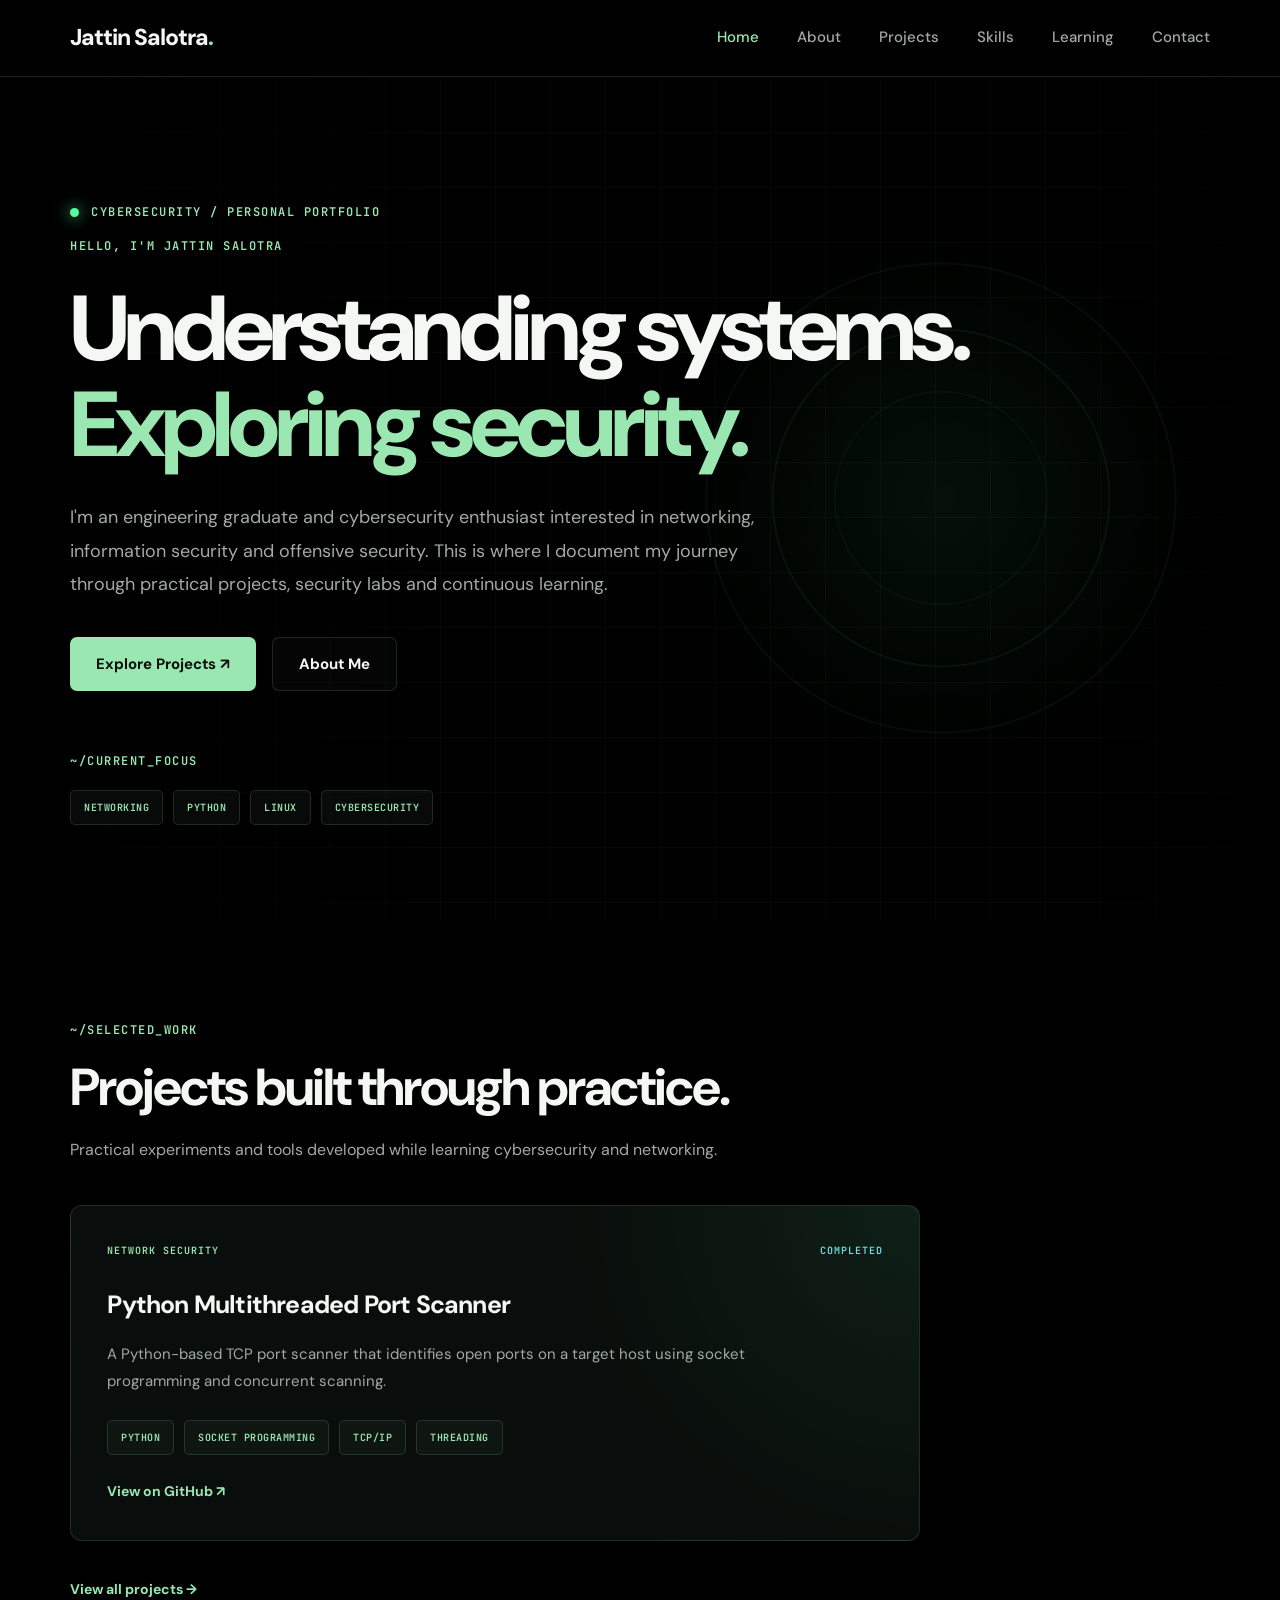
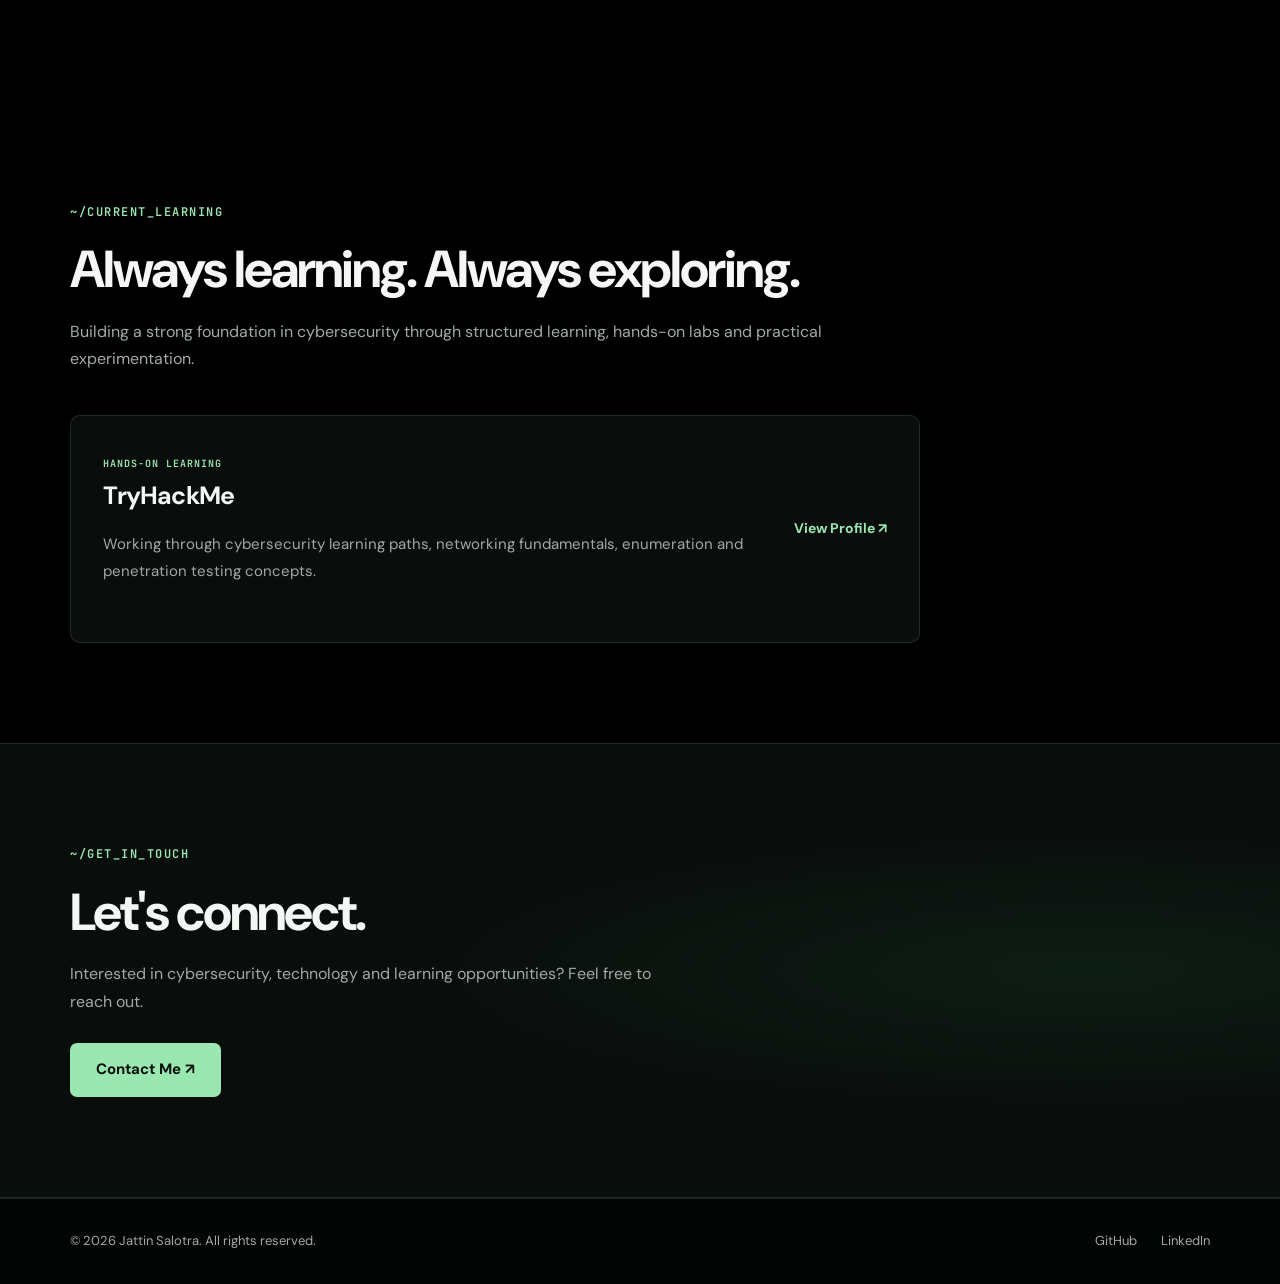
==== index.html @ 148e65d6 "Initial cybersecurity portfolio" ====
<!DOCTYPE html>
<html lang="en">
<head>
    <meta charset="UTF-8">
    <meta name="viewport" content="width=device-width, initial-scale=1.0">

    <meta name="description" content="Jattin Salotra - Cybersecurity Enthusiast. Exploring networking, information security and offensive security through practical projects and security labs.">

    <meta name="author" content="Jattin Salotra">

    <title>Jattin Salotra | Cybersecurity Portfolio</title>

    <link rel="preconnect" href="https://fonts.googleapis.com">
    <link rel="preconnect" href="https://fonts.gstatic.com" crossorigin>

    <link href="https://fonts.googleapis.com/css2?family=DM+Sans:wght@400;500;600;700;800&family=JetBrains+Mono:wght@400;500;600;700&display=swap" rel="stylesheet">

    <link rel="stylesheet" href="css/style.css">
</head>

<body>

    <!-- NAVIGATION -->
    <header class="navbar">
        <div class="nav-container">

            <a href="index.html" class="logo">
                Jattin Salotra<span>.</span>
            </a>

            <button class="menu-toggle"
                    aria-label="Toggle navigation"
                    aria-expanded="false">
                <span></span>
                <span></span>
                <span></span>
            </button>

            <nav class="nav-links">
                <a href="index.html" class="active">Home</a>
                <a href="about.html">About</a>
                <a href="projects.html">Projects</a>
                <a href="skills.html">Skills</a>
                <a href="learning.html">Learning</a>
                <a href="contact.html">Contact</a>
            </nav>

        </div>
    </header>


    <!-- HERO SECTION -->
    <main>

        <section class="hero">

            <div class="hero-content">

                <div class="hero-label">
                    <span class="status-dot"></span>
                    CYBERSECURITY / PERSONAL PORTFOLIO
                </div>

                <p class="hero-intro">
                    HELLO, I'M JATTIN SALOTRA
                </p>

                <h1>
                    Understanding systems.
                    <span>Exploring security.</span>
                </h1>

                <p class="hero-description">
                    I'm an engineering graduate and cybersecurity enthusiast
                    interested in networking, information security and
                    offensive security. This is where I document my journey
                    through practical projects, security labs and continuous
                    learning.
                </p>

                <div class="hero-buttons">

                    <a href="projects.html" class="btn btn-primary">
                        Explore Projects ↗
                    </a>

                    <a href="about.html" class="btn btn-secondary">
                        About Me
                    </a>

                </div>


                <!-- CURRENT FOCUS -->
                <div class="current-focus">

                    <p class="section-label">
                        ~/CURRENT_FOCUS
                    </p>

                    <div class="focus-tags">
                        <span>NETWORKING</span>
                        <span>PYTHON</span>
                        <span>LINUX</span>
                        <span>CYBERSECURITY</span>
                    </div>

                </div>

            </div>

        </section>


        <!-- FEATURED PROJECT -->
        <section class="featured-section">

            <div class="section-heading">

                <p class="section-label">
                    ~/SELECTED_WORK
                </p>

                <h2>
                    Projects built through practice.
                </h2>

                <p>
                    Practical experiments and tools developed while
                    learning cybersecurity and networking.
                </p>

            </div>


            <div class="project-card">

                <div class="project-card-top">

                    <span class="project-category">
                        NETWORK SECURITY
                    </span>

                    <span class="project-status">
                        COMPLETED
                    </span>

                </div>

                <h3>
                    Python Multithreaded Port Scanner
                </h3>

                <p>
                    A Python-based TCP port scanner that identifies open
                    ports on a target host using socket programming and
                    concurrent scanning.
                </p>

                <div class="project-tech">
                    <span>PYTHON</span>
                    <span>SOCKET PROGRAMMING</span>
                    <span>TCP/IP</span>
                    <span>THREADING</span>
                </div>

                <a href="https://github.com/Jattin09/Port-Scanner"
                   target="_blank"
                   rel="noopener noreferrer"
                   class="project-link">
                    View on GitHub ↗
                </a>

            </div>

            <div class="section-footer">
                <a href="projects.html" class="text-link">
                    View all projects →
                </a>
            </div>

        </section>


        <!-- LEARNING SECTION -->
        <section class="learning-section">

            <div class="section-heading">

                <p class="section-label">
                    ~/CURRENT_LEARNING
                </p>

                <h2>
                    Always learning. Always exploring.
                </h2>

                <p>
                    Building a strong foundation in cybersecurity through
                    structured learning, hands-on labs and practical
                    experimentation.
                </p>

            </div>

            <div class="learning-card">

                <div>
                    <span class="learning-category">
                        HANDS-ON LEARNING
                    </span>

                    <h3>
                        TryHackMe
                    </h3>

                    <p>
                        Working through cybersecurity learning paths,
                        networking fundamentals, enumeration and
                        penetration testing concepts.
                    </p>
                </div>

                <a href="https://tryhackme.com/p/jattinsalotra9"
                   target="_blank"
                   rel="noopener noreferrer"
                   class="text-link">
                    View Profile ↗
                </a>

            </div>

        </section>


        <!-- CONTACT PREVIEW -->
        <section class="home-contact">

            <p class="section-label">
                ~/GET_IN_TOUCH
            </p>

            <h2>
                Let's connect.
            </h2>

            <p>
                Interested in cybersecurity, technology and learning
                opportunities? Feel free to reach out.
            </p>

            <a href="contact.html" class="btn btn-primary">
                Contact Me ↗
            </a>

        </section>

    </main>


    <!-- FOOTER -->
    <footer class="footer">

        <div class="footer-content">

            <p>
                © 2026 Jattin Salotra. All rights reserved.
            </p>

            <div class="footer-links">

                <a href="https://github.com/Jattin09"
                   target="_blank"
                   rel="noopener noreferrer">
                    GitHub
                </a>

                <a href="https://www.linkedin.com/in/jattinsalotra-384a031a1/"
                   target="_blank"
                   rel="noopener noreferrer">
                    LinkedIn
                </a>

            </div>

        </div>

    </footer>


    <script src="js/main.js"></script>

</body>
</html>
---- css/style.css ----
@import url('https://fonts.googleapis.com/css2?family=DM+Sans:wght@400;500;600;700;800&family=JetBrains+Mono:wght@400;500;600;700&display=swap');

/* =========================
   GLOBAL DESIGN SYSTEM
========================= */

:root {
    --bg: #000000;
    --surface: #090D0B;
    --surface-light: #101713;
    --green: #9BE7B1;
    --green-bright: #55FF9B;
    --cyan: #70DDE5;
    --text: #F5F7F5;
    --muted: #A2AAA5;
    --border: rgba(155, 231, 177, 0.15);
    --cream: #EEE8DC;
    --cream-text: #29251F;
    --mono: 'JetBrains Mono', monospace;
    --sans: 'DM Sans', sans-serif;
}

* {
    box-sizing: border-box;
    margin: 0;
    padding: 0;
}

html {
    scroll-behavior: smooth;
    background: var(--bg);
    -webkit-font-smoothing: antialiased;
    -moz-osx-font-smoothing: grayscale;
    text-rendering: optimizeLegibility;
}

body {
    background: var(--bg);
    color: var(--text);
    font-family: var(--sans);
    font-size: 16px;
    line-height: 1.7;
    overflow-x: hidden;
}

a {
    color: inherit;
    text-decoration: none;
}

button {
    font: inherit;
}

::selection {
    background: var(--green);
    color: #000;
}

/* =========================
   NAVIGATION
========================= */

.navbar {
    width: 100%;
    position: sticky;
    top: 0;
    z-index: 1000;
    background: rgba(0, 0, 0, 0.88);
    backdrop-filter: blur(18px);
    border-bottom: 1px solid var(--border);
}

.nav-container {
    max-width: 1440px;
    min-height: 76px;
    margin: auto;
    padding: 0 5.5%;
    display: flex;
    align-items: center;
    justify-content: space-between;
    gap: 30px;
}

.logo {
    font-size: 23px;
    font-weight: 800;
    letter-spacing: -1px;
    white-space: nowrap;
}

.logo span {
    color: var(--green);
}

.nav-links {
    display: flex;
    align-items: center;
    gap: 38px;
}

.nav-links a {
    color: var(--muted);
    font-size: 15px;
    font-weight: 500;
    transition: color 0.25s ease;
}

.nav-links a:hover,
.nav-links a.active {
    color: var(--green);
}

.menu-toggle {
    display: none;
    background: transparent;
    border: 0;
    cursor: pointer;
}

/* =========================
   HOMEPAGE HERO
========================= */

.hero {
    position: relative;
    min-height: 730px;
    padding: 125px 5.5% 95px;
    display: flex;
    align-items: center;
    overflow: hidden;
    isolation: isolate;
}

.hero::before {
    content: "";
    position: absolute;
    z-index: -2;
    inset: 0;
    background-image:
        linear-gradient(rgba(155,231,177,0.035) 1px, transparent 1px),
        linear-gradient(90deg, rgba(155,231,177,0.035) 1px, transparent 1px);
    background-size: 55px 55px;
    mask-image: linear-gradient(to right, transparent, black 35%, black 85%, transparent);
    animation: gridMove 25s linear infinite;
}

.hero::after {
    content: "";
    position: absolute;
    z-index: -1;
    width: 550px;
    height: 550px;
    right: 5%;
    top: 50%;
    transform: translateY(-50%);
    border-radius: 50%;
    opacity: 0.65;
    background:
        radial-gradient(circle, transparent 27%, rgba(85,255,155,0.07) 27.2%, transparent 27.7%),
        radial-gradient(circle, transparent 43%, rgba(85,255,155,0.12) 43.2%, transparent 43.7%),
        radial-gradient(circle, transparent 60%, rgba(112,221,229,0.10) 60.2%, transparent 60.7%),
        radial-gradient(circle, rgba(85,255,155,0.10), transparent 70%);
    animation: radarPulse 8s ease-in-out infinite;
    pointer-events: none;
}

.hero-content {
    position: relative;
    width: 100%;
    max-width: 1200px;
    margin: 0 auto;
    animation: fadeUp 1s ease both;
}

.hero-label,
.hero-intro,
.section-label {
    font-family: var(--mono);
    color: var(--green);
    font-size: 12px;
    font-weight: 600;
    letter-spacing: 1.5px;
}

.hero-label {
    display: flex;
    align-items: center;
    gap: 12px;
    margin-bottom: 14px;
}

.status-dot {
    display: inline-block;
    width: 9px;
    height: 9px;
    border-radius: 50%;
    background: var(--green-bright);
    box-shadow: 0 0 15px var(--green-bright);
    animation: blink 2s infinite;
}

.hero-intro {
    margin-bottom: 25px;
}

.hero h1 {
    max-width: 920px;
    font-size: clamp(48px, 7.2vw, 94px);
    line-height: 1.04;
    letter-spacing: -5px;
    font-weight: 800;
    margin-bottom: 28px;
}

.hero h1 span {
    display: block;
    color: var(--green);
}

.hero-description {
    max-width: 700px;
    color: var(--muted);
    font-size: 18px;
    line-height: 1.85;
    margin-bottom: 36px;
}

.hero-buttons {
    display: flex;
    flex-wrap: wrap;
    gap: 16px;
    margin-bottom: 60px;
}

.btn {
    min-height: 54px;
    padding: 13px 26px;
    display: inline-flex;
    align-items: center;
    justify-content: center;
    border-radius: 7px;
    font-size: 15px;
    font-weight: 700;
    transition: transform 0.25s ease, box-shadow 0.25s ease,
                background 0.25s ease;
}

.btn:hover {
    transform: translateY(-4px);
}

.btn-primary {
    background: var(--green);
    color: #061009;
}

.btn-primary:hover {
    background: var(--green-bright);
    box-shadow: 0 0 30px rgba(85,255,155,0.2);
}

.btn-secondary {
    border: 1px solid var(--border);
    color: var(--text);
    background: rgba(255,255,255,0.02);
}

.btn-secondary:hover {
    border-color: var(--green);
    color: var(--green);
}

/* =========================
   CURRENT FOCUS
========================= */

.current-focus {
    margin-top: 8px;
}

.current-focus .section-label {
    margin-bottom: 18px;
}

.focus-tags,
.project-tech {
    display: flex;
    flex-wrap: wrap;
    gap: 10px;
}

.focus-tags span,
.project-tech span {
    padding: 8px 13px;
    border: 1px solid var(--border);
    border-radius: 5px;
    background: rgba(155,231,177,0.045);
    color: var(--green);
    font-family: var(--mono);
    font-size: 10px;
    font-weight: 600;
    letter-spacing: 0.5px;
    transition: all 0.25s ease;
}

.focus-tags span:hover,
.project-tech span:hover {
    background: rgba(155,231,177,0.13);
    border-color: var(--green);
}

/* =========================
   GENERAL SECTIONS
========================= */

.featured-section,
.learning-section,
.home-contact {
    width: 100%;
    max-width: 1440px;
    margin: auto;
    padding: 100px 5.5%;
}

.section-heading {
    max-width: 760px;
    margin-bottom: 42px;
}

.section-heading .section-label {
    margin-bottom: 18px;
}

.section-heading h2,
.home-contact h2 {
    font-size: clamp(32px, 4.5vw, 52px);
    line-height: 1.15;
    letter-spacing: -2px;
    margin-bottom: 18px;
}

.section-heading > p:last-child,
.home-contact > p:not(.section-label) {
    color: var(--muted);
    font-size: 16px;
}

/* =========================
   PROJECT CARD
========================= */

.project-card {
    position: relative;
    padding: 36px;
    max-width: 850px;
    overflow: hidden;
    border: 1px solid var(--border);
    border-radius: 12px;
    background:
        radial-gradient(circle at top right, rgba(85,255,155,0.08), transparent 40%),
        var(--surface);
    transition: transform 0.3s ease, border-color 0.3s ease,
                box-shadow 0.3s ease;
}

.project-card:hover {
    transform: translateY(-7px);
    border-color: rgba(155,231,177,0.55);
    box-shadow: 0 15px 50px rgba(0,0,0,0.4),
                0 0 35px rgba(85,255,155,0.06);
}

.project-card-top {
    display: flex;
    justify-content: space-between;
    gap: 15px;
    margin-bottom: 25px;
}

.project-category,
.project-status,
.learning-category {
    font-family: var(--mono);
    font-size: 10px;
    font-weight: 600;
    letter-spacing: 1px;
    color: var(--green);
}

.project-status {
    color: var(--cyan);
}

.project-card h3,
.learning-card h3 {
    font-size: 25px;
    letter-spacing: -0.8px;
    margin-bottom: 14px;
}

.project-card > p,
.learning-card p {
    max-width: 650px;
    color: var(--muted);
    font-size: 15px;
    line-height: 1.8;
    margin-bottom: 25px;
}

.project-link,
.text-link {
    display: inline-block;
    color: var(--green);
    font-weight: 700;
    font-size: 14px;
    margin-top: 25px;
    transition: color 0.25s ease;
}

.project-link:hover,
.text-link:hover {
    color: var(--cyan);
}

.section-footer {
    margin-top: 12px;
}

/* =========================
   LEARNING CARD
========================= */

.learning-card {
    max-width: 850px;
    padding: 32px;
    border: 1px solid var(--border);
    border-radius: 10px;
    background: var(--surface);
    display: flex;
    justify-content: space-between;
    align-items: center;
    gap: 30px;
    transition: border-color 0.3s ease, transform 0.3s ease;
}

.learning-card:hover {
    border-color: var(--green);
    transform: translateY(-4px);
}

.learning-card .text-link {
    white-space: nowrap;
    margin-top: 0;
}

/* =========================
   HOME CONTACT
========================= */

.home-contact {
    position: relative;
    overflow: hidden;
    border-top: 1px solid var(--border);
    border-bottom: 1px solid var(--border);
    background:
        radial-gradient(ellipse at 85% 50%, rgba(85,255,155,0.07), transparent 45%),
        var(--surface);
}

.home-contact h2 {
    margin-top: 18px;
}

.home-contact > p:not(.section-label) {
    max-width: 620px;
    margin-bottom: 28px;
}

/* =========================
   FOOTER
========================= */

.footer {
    border-top: 1px solid var(--border);
    background: #030504;
}

.footer-content {
    max-width: 1440px;
    min-height: 85px;
    margin: auto;
    padding: 20px 5.5%;
    display: flex;
    align-items: center;
    justify-content: space-between;
    gap: 20px;
}

.footer-content p {
    color: var(--muted);
    font-size: 13px;
}

.footer-links {
    display: flex;
    gap: 24px;
}

.footer-links a {
    color: var(--muted);
    font-size: 13px;
    transition: color 0.2s ease;
}

.footer-links a:hover {
    color: var(--green);
}

/* =========================
   ABOUT PAGE
========================= */

.about-hero {
    background: var(--cream);
    color: var(--cream-text);
    padding: 100px 5.5%;
}

.about-hero-inner {
    max-width: 1200px;
    margin: auto;
    display: grid;
    grid-template-columns: 0.9fr 1.1fr;
    align-items: center;
    gap: 70px;
}

.about-photo img {
    display: block;
    width: 100%;
    max-width: 430px;
    aspect-ratio: 4 / 5;
    object-fit: cover;
    object-position: center;
}

.about-content h1 {
    font-size: clamp(38px, 5vw, 65px);
    line-height: 1.1;
    letter-spacing: -2px;
    margin-bottom: 25px;
}

.about-content p {
    color: #62594F;
    line-height: 1.9;
    margin-bottom: 18px;
}

/* =========================
   GENERIC PAGE STYLES
========================= */

.page-hero {
    padding: 100px 5.5% 60px;
    max-width: 1440px;
    margin: auto;
}

.page-hero h1 {
    font-size: clamp(42px, 6vw, 72px);
    letter-spacing: -3px;
    line-height: 1.1;
    margin: 20px 0;
}

.page-hero p {
    max-width: 700px;
    color: var(--muted);
}

.content-section {
    max-width: 1440px;
    padding: 60px 5.5% 100px;
    margin: auto;
}

.content-card {
    background: var(--surface);
    border: 1px solid var(--border);
    border-radius: 10px;
    padding: 30px;
    transition: border-color 0.3s ease;
}

.content-card:hover {
    border-color: var(--green);
}

/* =========================
   ANIMATIONS
========================= */

@keyframes fadeUp {
    from {
        opacity: 0;
        transform: translateY(25px);
    }
    to {
        opacity: 1;
        transform: translateY(0);
    }
}

@keyframes blink {
    0%, 100% {
        opacity: 1;
        box-shadow: 0 0 15px var(--green-bright);
    }
    50% {
        opacity: 0.45;
        box-shadow: 0 0 4px var(--green-bright);
    }
}

@keyframes radarPulse {
    0%, 100% {
        opacity: 0.4;
        scale: 0.96;
    }
    50% {
        opacity: 0.8;
        scale: 1.04;
    }
}

@keyframes gridMove {
    from {
        background-position: 0 0;
    }
    to {
        background-position: 55px 55px;
    }
}

/* =========================
   RESPONSIVE DESIGN
========================= */

@media (max-width: 900px) {

    .hero {
        min-height: auto;
        padding-top: 100px;
        padding-bottom: 85px;
    }

    .hero::after {
        right: -220px;
        opacity: 0.35;
    }

    .hero h1 {
        letter-spacing: -3px;
    }

    .nav-links {
        gap: 20px;
    }

    .about-hero-inner {
        gap: 35px;
    }
}

@media (max-width: 650px) {

    .nav-container {
        min-height: 68px;
    }

    .logo {
        font-size: 19px;
    }

    .menu-toggle {
        display: flex;
        flex-direction: column;
        gap: 5px;
    }

    .menu-toggle span {
        width: 23px;
        height: 2px;
        background: var(--green);
    }

    .nav-links {
        display: none;
        position: absolute;
        top: 68px;
        left: 0;
        right: 0;
        padding: 25px;
        background: #050806;
        border-bottom: 1px solid var(--border);
        flex-direction: column;
        align-items: flex-start;
        gap: 20px;
    }

    .nav-links.open {
        display: flex;
    }

    .hero {
        padding: 85px 24px 75px;
    }

    .hero h1 {
        font-size: clamp(43px, 12vw, 65px);
        letter-spacing: -2.5px;
    }

    .hero-description {
        font-size: 16px;
    }

    .hero::after {
        width: 350px;
        height: 350px;
        right: -200px;
        top: 35%;
    }

    .featured-section,
    .learning-section,
    .home-contact {
        padding: 75px 24px;
    }

    .section-heading h2,
    .home-contact h2 {
        letter-spacing: -1.5px;
    }

    .project-card {
        padding: 24px;
    }

    .project-card h3 {
        font-size: 21px;
    }

    .learning-card {
        padding: 24px;
        flex-direction: column;
        align-items: flex-start;
    }

    .about-hero {
        padding: 65px 24px;
    }

    .about-hero-inner {
        grid-template-columns: 1fr;
    }

    .about-photo img {
        max-width: 100%;
    }

    .page-hero,
    .content-section {
        padding-left: 24px;
        padding-right: 24px;
    }

    .footer-content {
        padding: 25px 24px;
        flex-direction: column;
        align-items: flex-start;
    }
}

/* Respect reduced-motion preferences */
@media (prefers-reduced-motion: reduce) {
    *,
    *::before,
    *::after {
        animation-duration: 0.01ms !important;
        animation-iteration-count: 1 !important;
        scroll-behavior: auto !important;
        transition-duration: 0.01ms !important;
    }
}


/* ABOUT PAGE — DARK CYBERSECURITY THEME */

.about-hero {
    background: #000000;
    color: #F5F7F5;
}

.about-content h1 {
    color: #F5F7F5;
}

.about-content p {
    color: #A2AAA5;
}

.about-content .section-label {
    color: #9BE7B1;
}

.about-photo img {
    display: block;
    width: 100%;
    max-width: 430px;
    aspect-ratio: 4 / 5;
    object-fit: cover;
    object-position: center;
    filter: none;
    border: none;
    border-radius: 0;
}

/* Keep background consistent on smaller screens */
@media (max-width: 650px) {
    .about-hero {
        background: #000000;
    }
}


/* Navigation should scroll with the page */
.navbar {
    position: relative !important;
    top: auto !important;
}


/* SKILLS PAGE */

.skills-grid {
    display: grid;
    grid-template-columns: repeat(2, minmax(0, 1fr));
    gap: 24px;
}

.skill-card {
    min-height: 300px;
    position: relative;
    overflow: hidden;
    transition: transform 0.3s ease, box-shadow 0.3s ease;
}

.skill-card:hover {
    transform: translateY(-6px);
    box-shadow: 0 12px 35px rgba(85,255,155,0.07);
}

.skill-icon {
    width: 48px;
    height: 48px;
    display: flex;
    align-items: center;
    justify-content: center;
    margin-bottom: 25px;
    border: 1px solid var(--border);
    border-radius: 9px;
    color: var(--green);
    background: rgba(155,231,177,0.06);
    font-family: var(--mono);
    font-size: 21px;
}

.skill-card .section-label {
    margin-bottom: 12px;
}

.skill-card h2 {
    font-size: 23px;
    letter-spacing: -0.7px;
    margin-bottom: 12px;
}

.skill-card > p:not(.section-label) {
    color: var(--muted);
    font-size: 14px;
    margin-bottom: 22px;
}

.skill-tags {
    display: flex;
    flex-wrap: wrap;
    gap: 9px;
}

.skill-tags span {
    padding: 7px 11px;
    border: 1px solid var(--border);
    border-radius: 5px;
    color: var(--green);
    background: rgba(155,231,177,0.04);
    font-family: var(--mono);
    font-size: 10px;
    transition: all 0.25s ease;
}

.skill-tags span:hover {
    background: rgba(155,231,177,0.13);
    border-color: var(--green);
}

@media (max-width: 650px) {
    .skills-grid {
        grid-template-columns: 1fr;
    }

    .skill-card {
        min-height: auto;
    }
}


/* =========================
   CERTIFICATE SHOWCASE
========================= */

.cert-section-title {
    font-size: 32px;
    letter-spacing: -1px;
    margin: 18px 0 32px;
}

.certificate-grid {
    display: grid;
    grid-template-columns: repeat(2, minmax(0, 1fr));
    gap: 25px;
}

.certificate-card {
    overflow: hidden;
    border: 1px solid var(--border);
    border-radius: 12px;
    background: var(--surface);
    transition: transform 0.3s ease,
                border-color 0.3s ease,
                box-shadow 0.3s ease;
}

.certificate-card:hover {
    transform: translateY(-6px);
    border-color: var(--green);
    box-shadow: 0 15px 40px rgba(85,255,155,0.07);
}

.certificate-preview {
    width: 100%;
    height: 270px;
    overflow: hidden;
    background: #111713;
    border-bottom: 1px solid var(--border);
}

.certificate-preview iframe {
    display: block;
    width: 100%;
    height: 100%;
    border: none;
    background: white;
}

.certificate-info {
    padding: 25px;
}

.certificate-meta {
    display: flex;
    align-items: center;
    justify-content: space-between;
    flex-wrap: wrap;
    gap: 12px;
    margin-bottom: 18px;
}

.certificate-info h3 {
    font-size: 23px;
    letter-spacing: -0.7px;
    margin-bottom: 12px;
}

.certificate-info > p:not(.certificate-date) {
    color: var(--muted);
    font-size: 14px;
    line-height: 1.8;
}

.certificate-date {
    color: var(--green);
    font-family: var(--mono);
    font-size: 10px;
    letter-spacing: 0.7px;
    margin-top: 18px;
}

.certificate-link {
    display: inline-block;
    margin-top: 22px;
    color: var(--green);
    font-size: 14px;
    font-weight: 700;
    transition: color 0.2s ease;
}

.certificate-link:hover {
    color: var(--cyan);
}

@media (max-width: 750px) {
    .certificate-grid {
        grid-template-columns: 1fr;
    }

    .certificate-preview {
        height: 240px;
    }
}


/* =========================
   CONTACT PAGE
========================= */

.contact-layout {
    display: grid;
    grid-template-columns: 1.1fr 0.9fr;
    gap: 45px;
    align-items: start;
}

.contact-main h2 {
    font-size: 32px;
    margin: 18px 0;
    letter-spacing: -1px;
}

.contact-description {
    color: var(--muted);
    line-height: 1.8;
    margin-bottom: 30px;
    max-width: 550px;
}

.contact-card {
    display: flex;
    align-items: center;
    gap: 18px;
    padding: 20px;
    margin-bottom: 14px;
    border: 1px solid var(--border);
    border-radius: 9px;
    background: var(--surface);
    transition: transform 0.25s ease,
                border-color 0.25s ease,
                background 0.25s ease;
}

.contact-card:hover {
    transform: translateX(5px);
    border-color: var(--green);
    background: var(--surface-light);
}

.contact-icon {
    width: 46px;
    height: 46px;
    flex-shrink: 0;
    display: flex;
    align-items: center;
    justify-content: center;
    border: 1px solid var(--border);
    border-radius: 8px;
    color: var(--green);
    background: rgba(155,231,177,0.06);
    font-family: var(--mono);
    font-size: 19px;
    font-weight: 600;
}

.contact-details {
    flex: 1;
    min-width: 0;
}

.contact-details span {
    color: var(--green);
    font-family: var(--mono);
    font-size: 10px;
    letter-spacing: 1px;
}

.contact-details h3 {
    margin-top: 5px;
    font-size: 15px;
    font-weight: 600;
    overflow-wrap: anywhere;
}

.contact-arrow {
    color: var(--green);
    font-size: 20px;
}

.contact-terminal {
    overflow: hidden;
    border: 1px solid var(--border);
    border-radius: 10px;
    background: #070B08;
    box-shadow: 0 15px 45px rgba(0,0,0,0.3);
}

.terminal-header {
    display: flex;
    align-items: center;
    gap: 15px;
    padding: 17px 20px;
    border-bottom: 1px solid var(--border);
    color: var(--muted);
    font-family: var(--mono);
    font-size: 11px;
}

.terminal-dots {
    display: flex;
    gap: 6px;
}

.terminal-dots span {
    width: 9px;
    height: 9px;
    border-radius: 50%;
    background: var(--green);
    opacity: 0.7;
}

.terminal-body {
    padding: 30px 25px;
    font-family: var(--mono);
    font-size: 12px;
    line-height: 2.3;
}

.terminal-body p {
    color: #C1CDC5;
}

.terminal-muted {
    color: var(--muted) !important;
}

.terminal-green {
    color: var(--green-bright);
    font-weight: 700;
}

.terminal-divider {
    height: 1px;
    background: var(--border);
    margin: 25px 0;
}

.terminal-body h3 {
    color: var(--green);
    font-size: 21px;
    margin: 10px 0;
}

.terminal-location {
    color: var(--muted) !important;
    margin-top: 10px;
}

.terminal-cursor span {
    display: inline-block;
    width: 8px;
    height: 15px;
    background: var(--green);
    vertical-align: middle;
    animation: blink 1s infinite;
}

@media (max-width: 800px) {
    .contact-layout {
        grid-template-columns: 1fr;
    }
}

@media (max-width: 500px) {
    .contact-card {
        padding: 15px;
        gap: 12px;
    }

    .contact-details h3 {
        font-size: 13px;
    }

    .terminal-body {
        padding: 22px 18px;
    }
}
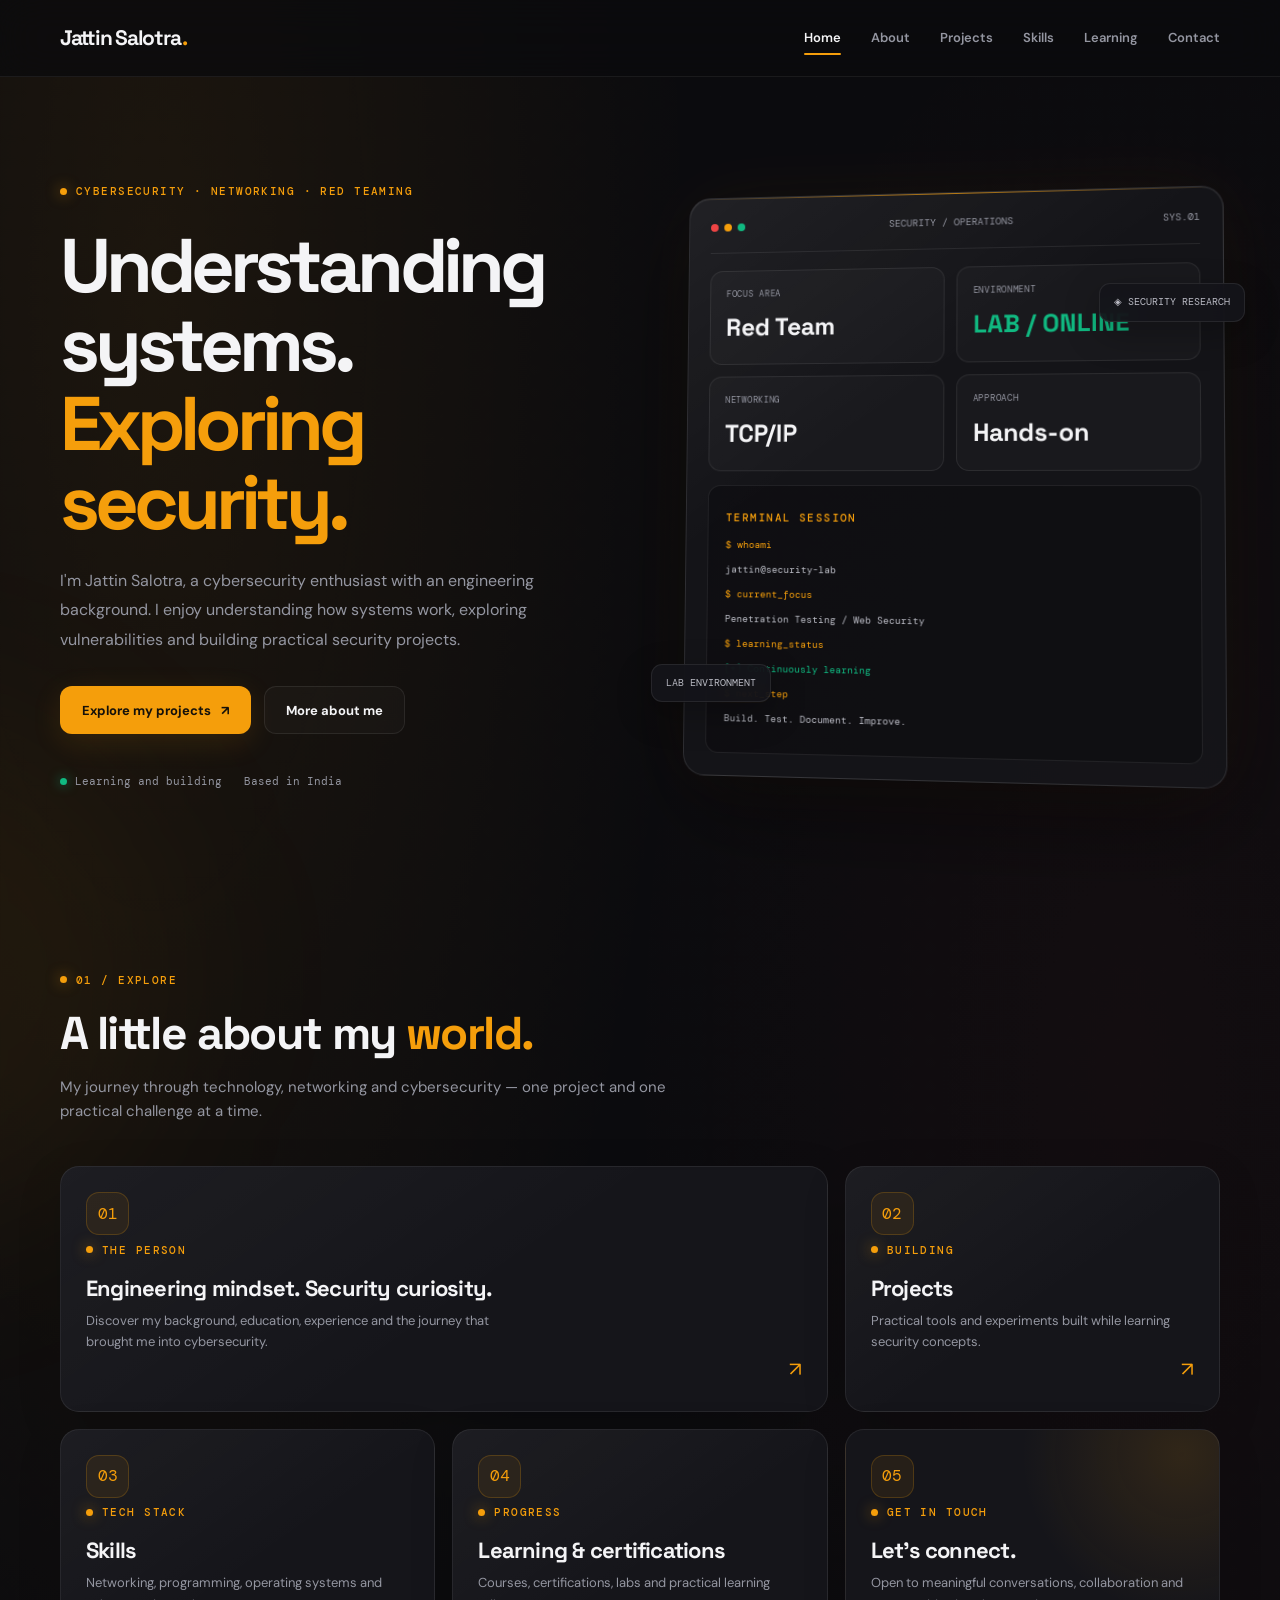
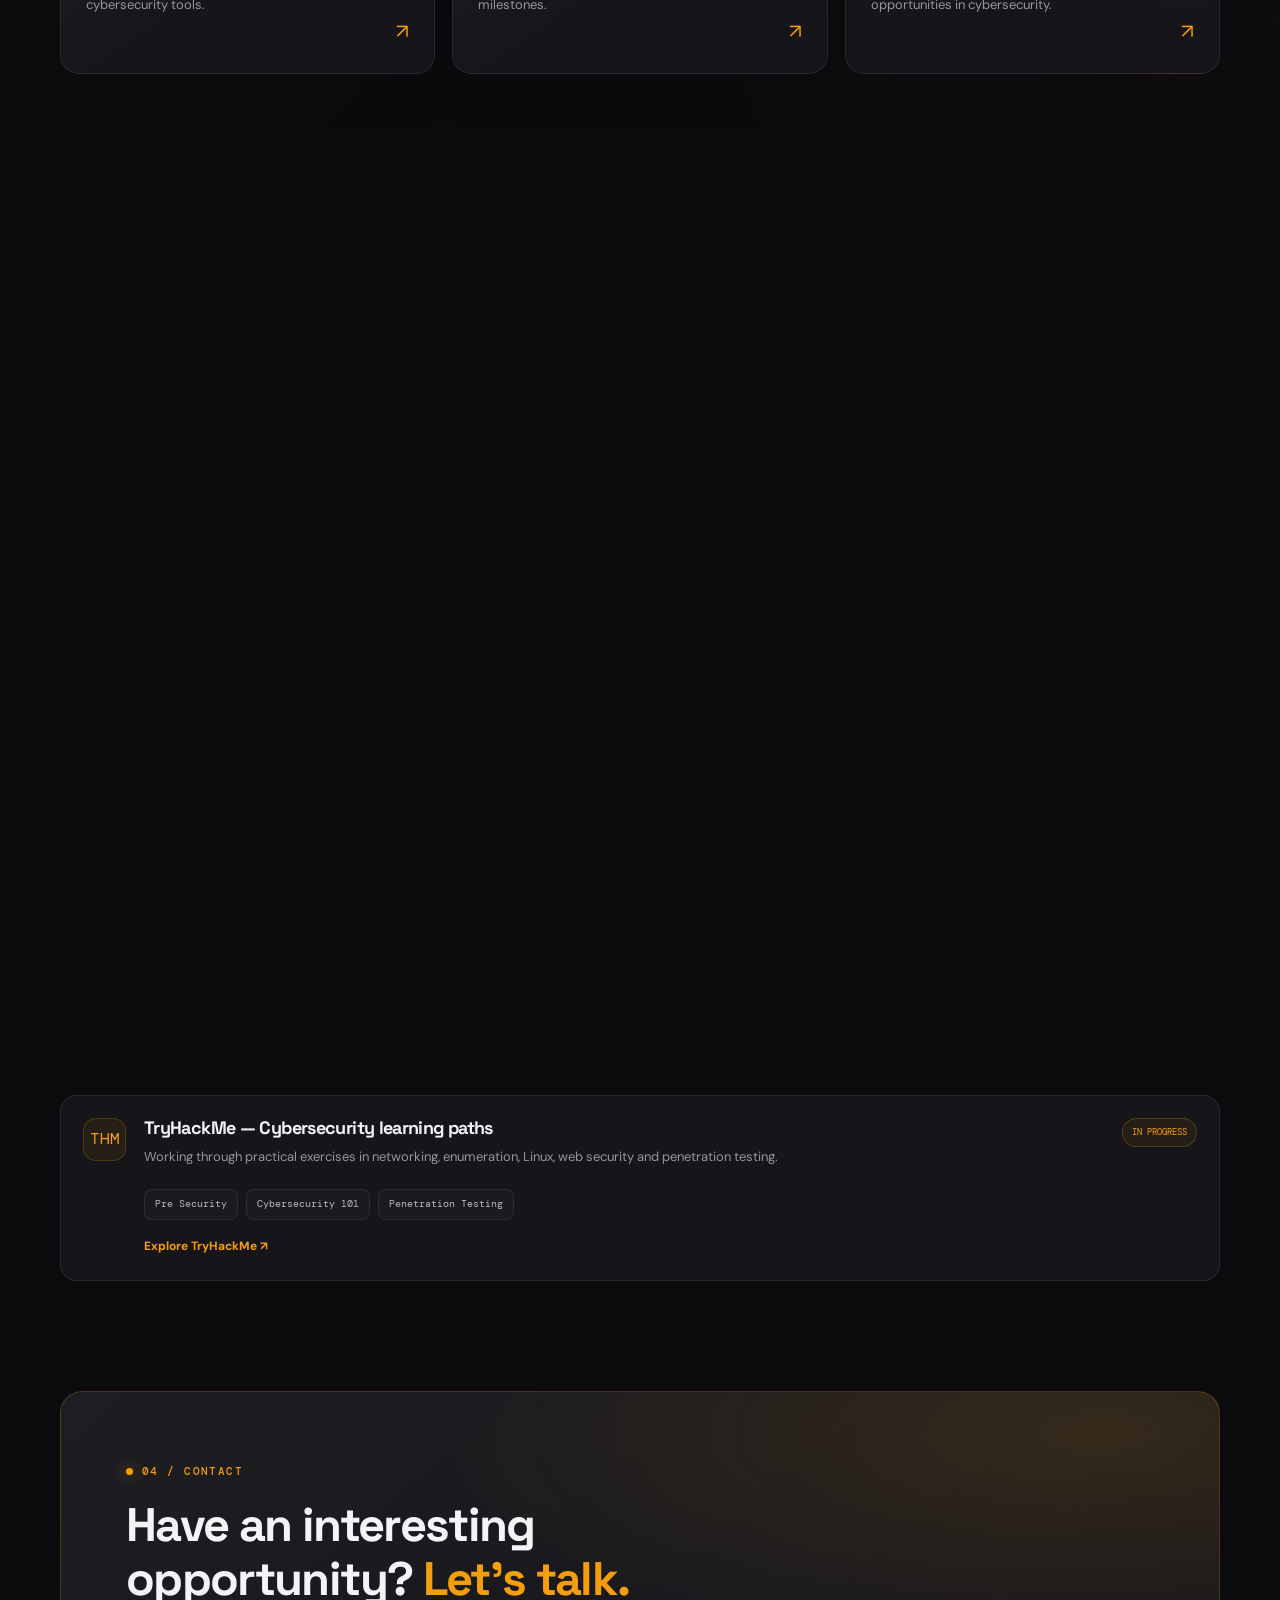
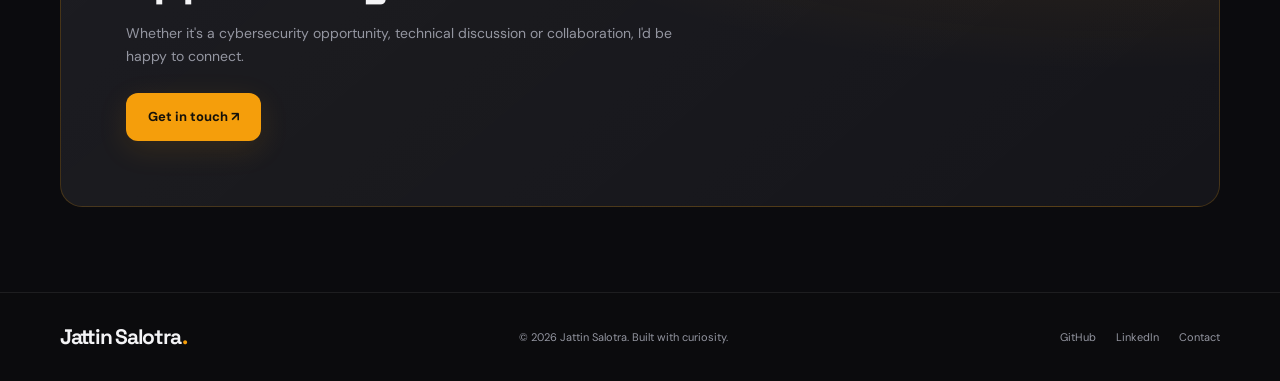
==== commit 260cb306: "Finalize portfolio design and mobile responsiveness" ====
--- a/index.html
+++ b/index.html
@@ -2,294 +2,375 @@
 <!DOCTYPE html>
 <html lang="en">
 <head>
-    <meta charset="UTF-8">
-    <meta name="viewport" content="width=device-width, initial-scale=1.0">
-
-    <meta name="description" content="Jattin Salotra - Cybersecurity Enthusiast. Exploring networking, information security and offensive security through practical projects and security labs.">
-
-    <meta name="author" content="Jattin Salotra">
-
-    <title>Jattin Salotra | Cybersecurity Portfolio</title>
-
-    <link rel="preconnect" href="https://fonts.googleapis.com">
-    <link rel="preconnect" href="https://fonts.gstatic.com" crossorigin>
-
-    <link href="https://fonts.googleapis.com/css2?family=DM+Sans:wght@400;500;600;700;800&family=JetBrains+Mono:wght@400;500;600;700&display=swap" rel="stylesheet">
-
-    <link rel="stylesheet" href="css/style.css">
+  <meta charset="UTF-8">
+  <meta name="viewport" content="width=device-width, initial-scale=1.0">
+  <meta name="theme-color" content="#0B0B0E">
+  <meta name="description" content="Jattin Salotra — Cybersecurity enthusiast exploring penetration testing, networking and offensive security.">
+  <title>Jattin Salotra | Cybersecurity Portfolio</title>
+  <link rel="stylesheet" href="css/style.css">
 </head>
 
 <body>
 
-    <!-- NAVIGATION -->
-    <header class="navbar">
-        <div class="nav-container">
-
-            <a href="index.html" class="logo">
-                Jattin Salotra<span>.</span>
-            </a>
-
-            <button class="menu-toggle"
-                    aria-label="Toggle navigation"
-                    aria-expanded="false">
+  <!-- NAVIGATION -->
+  <header class="navbar">
+    <div class="nav-container">
+      <a href="index.html" class="logo">Jattin Salotra<span>.</span></a>
+
+      <button class="menu-toggle" type="button"
+        aria-label="Toggle navigation"
+        aria-controls="primary-navigation"
+        aria-expanded="false">
+        <span></span>
+        <span></span>
+      </button>
+
+      <nav class="nav-links" id="primary-navigation">
+        <a href="index.html">Home</a>
+        <a href="about.html">About</a>
+        <a href="projects.html">Projects</a>
+        <a href="skills.html">Skills</a>
+        <a href="learning.html">Learning</a>
+        <a href="contact.html">Contact</a>
+      </nav>
+    </div>
+  </header>
+
+  <main>
+
+    <!-- HERO -->
+    <section class="redteam-hero container">
+
+      <div class="hero-copy" data-reveal>
+        <span class="eyebrow">CYBERSECURITY · NETWORKING · RED TEAMING</span>
+
+        <h1>
+          Understanding systems.
+          <span class="accent">Exploring security.</span>
+        </h1>
+
+        <p>
+          I'm Jattin Salotra, a cybersecurity enthusiast with an engineering
+          background. I enjoy understanding how systems work, exploring
+          vulnerabilities and building practical security projects.
+        </p>
+
+        <div class="hero-actions">
+          <a href="projects.html" class="primary-btn">
+            Explore my projects <span>↗</span>
+          </a>
+
+          <a href="about.html" class="secondary-btn">
+            More about me
+          </a>
+        </div>
+
+        <div class="hero-meta">
+          <span><i class="status-dot"></i> Learning and building</span>
+          <span>Based in India</span>
+        </div>
+      </div>
+
+      <!-- OPERATIONS VISUAL -->
+      <div class="hero-visual" data-reveal>
+        <div class="ops-window">
+
+          <div class="ops-window-header">
+            <div class="window-dots">
+              <span></span>
+              <span></span>
+              <span></span>
+            </div>
+            <small>SECURITY / OPERATIONS</small>
+            <small>SYS.01</small>
+          </div>
+
+          <div class="ops-metric-grid">
+
+            <div class="ops-metric">
+              <small>Focus area</small>
+              <strong>Red Team</strong>
+            </div>
+
+            <div class="ops-metric">
+              <small>Environment</small>
+              <strong class="metric-good">LAB / ONLINE</strong>
+            </div>
+
+            <div class="ops-metric">
+              <small>Networking</small>
+              <strong>TCP/IP</strong>
+            </div>
+
+            <div class="ops-metric">
+              <small>Approach</small>
+              <strong>Hands-on</strong>
+            </div>
+
+          </div>
+
+          <div class="ops-terminal">
+            <div class="terminal-label">TERMINAL SESSION</div>
+
+            <p class="terminal-command">$ whoami</p>
+            <p>jattin@security-lab</p>
+
+            <p class="terminal-command">$ current_focus</p>
+            <p>Penetration Testing / Web Security</p>
+
+            <p class="terminal-command">$ learning_status</p>
+            <p class="terminal-success">[+] Continuously learning</p>
+
+            <p class="terminal-command">$ next_step</p>
+            <p>Build. Test. Document. Improve.</p>
+          </div>
+
+        </div>
+
+        <div class="floating-tag floating-tag-one">
+          ◈ SECURITY RESEARCH
+        </div>
+
+        <div class="floating-tag floating-tag-two">
+          <i class="status-dot"></i> LAB ENVIRONMENT
+        </div>
+      </div>
+
+    </section>
+
+    <!-- DASHBOARD / ABOUT -->
+    <section class="dashboard-section container">
+
+      <div class="section-heading" data-reveal>
+        <span class="section-label">01 / EXPLORE</span>
+        <h2>A little about my <span class="accent">world.</span></h2>
+        <p>
+          My journey through technology, networking and cybersecurity —
+          one project and one practical challenge at a time.
+        </p>
+      </div>
+
+      <div class="dashboard-grid">
+
+        <a href="about.html" class="dashboard-card dashboard-card-large">
+          <div>
+            <div class="card-icon">01</div>
+            <span class="section-label">THE PERSON</span>
+            <h3>Engineering mindset. Security curiosity.</h3>
+            <p>
+              Discover my background, education, experience and the journey
+              that brought me into cybersecurity.
+            </p>
+          </div>
+          <span class="card-arrow">↗</span>
+        </a>
+
+        <a href="projects.html" class="dashboard-card">
+          <div>
+            <div class="card-icon">02</div>
+            <span class="section-label">BUILDING</span>
+            <h3>Projects</h3>
+            <p>
+              Practical tools and experiments built while learning
+              security concepts.
+            </p>
+          </div>
+          <span class="card-arrow">↗</span>
+        </a>
+
+        <a href="skills.html" class="dashboard-card">
+          <div>
+            <div class="card-icon">03</div>
+            <span class="section-label">TECH STACK</span>
+            <h3>Skills</h3>
+            <p>
+              Networking, programming, operating systems and
+              cybersecurity tools.
+            </p>
+          </div>
+          <span class="card-arrow">↗</span>
+        </a>
+
+        <a href="learning.html" class="dashboard-card">
+          <div>
+            <div class="card-icon">04</div>
+            <span class="section-label">PROGRESS</span>
+            <h3>Learning & certifications</h3>
+            <p>
+              Courses, certifications, labs and practical learning
+              milestones.
+            </p>
+          </div>
+          <span class="card-arrow">↗</span>
+        </a>
+
+        <a href="contact.html" class="dashboard-card dashboard-card-contact">
+          <div>
+            <div class="card-icon">05</div>
+            <span class="section-label">GET IN TOUCH</span>
+            <h3>Let's connect.</h3>
+            <p>
+              Open to meaningful conversations, collaboration
+              and opportunities in cybersecurity.
+            </p>
+          </div>
+          <span class="card-arrow">↗</span>
+        </a>
+
+      </div>
+    </section>
+
+    <!-- FEATURED PROJECT -->
+    <section class="featured-section container">
+
+      <div class="section-heading" data-reveal>
+        <span class="section-label">02 / SELECTED WORK</span>
+        <h2>Turning curiosity into <span class="accent">code.</span></h2>
+        <p>
+          A look at some of the practical projects I've worked on.
+        </p>
+      </div>
+
+      <div class="featured-project" data-reveal>
+
+        <div class="project-visual">
+          <div class="scanner-illustration">
+
+            <div class="terminal-header">
+              <div class="terminal-dots">
                 <span></span>
                 <span></span>
                 <span></span>
-            </button>
-
-            <nav class="nav-links">
-                <a href="index.html" class="active">Home</a>
-                <a href="about.html">About</a>
-                <a href="projects.html">Projects</a>
-                <a href="skills.html">Skills</a>
-                <a href="learning.html">Learning</a>
-                <a href="contact.html">Contact</a>
-            </nav>
-
-        </div>
-    </header>
-
-
-    <!-- HERO SECTION -->
-    <main>
-
-        <section class="hero">
-
-            <div class="hero-content">
-
-                <div class="hero-label">
-                    <span class="status-dot"></span>
-                    CYBERSECURITY / PERSONAL PORTFOLIO
-                </div>
-
-                <p class="hero-intro">
-                    HELLO, I'M JATTIN SALOTRA
-                </p>
-
-                <h1>
-                    Understanding systems.
-                    <span>Exploring security.</span>
-                </h1>
-
-                <p class="hero-description">
-                    I'm an engineering graduate and cybersecurity enthusiast
-                    interested in networking, information security and
-                    offensive security. This is where I document my journey
-                    through practical projects, security labs and continuous
-                    learning.
-                </p>
-
-                <div class="hero-buttons">
-
-                    <a href="projects.html" class="btn btn-primary">
-                        Explore Projects ↗
-                    </a>
-
-                    <a href="about.html" class="btn btn-secondary">
-                        About Me
-                    </a>
-
-                </div>
-
-
-                <!-- CURRENT FOCUS -->
-                <div class="current-focus">
-
-                    <p class="section-label">
-                        ~/CURRENT_FOCUS
-                    </p>
-
-                    <div class="focus-tags">
-                        <span>NETWORKING</span>
-                        <span>PYTHON</span>
-                        <span>LINUX</span>
-                        <span>CYBERSECURITY</span>
-                    </div>
-
-                </div>
-
-            </div>
-
-        </section>
-
-
-        <!-- FEATURED PROJECT -->
-        <section class="featured-section">
-
-            <div class="section-heading">
-
-                <p class="section-label">
-                    ~/SELECTED_WORK
-                </p>
-
-                <h2>
-                    Projects built through practice.
-                </h2>
-
-                <p>
-                    Practical experiments and tools developed while
-                    learning cybersecurity and networking.
-                </p>
-
-            </div>
-
-
-            <div class="project-card">
-
-                <div class="project-card-top">
-
-                    <span class="project-category">
-                        NETWORK SECURITY
-                    </span>
-
-                    <span class="project-status">
-                        COMPLETED
-                    </span>
-
-                </div>
-
-                <h3>
-                    Python Multithreaded Port Scanner
-                </h3>
-
-                <p>
-                    A Python-based TCP port scanner that identifies open
-                    ports on a target host using socket programming and
-                    concurrent scanning.
-                </p>
-
-                <div class="project-tech">
-                    <span>PYTHON</span>
-                    <span>SOCKET PROGRAMMING</span>
-                    <span>TCP/IP</span>
-                    <span>THREADING</span>
-                </div>
-
-                <a href="https://github.com/Jattin09/Port-Scanner"
-                   target="_blank"
-                   rel="noopener noreferrer"
-                   class="project-link">
-                    View on GitHub ↗
-                </a>
-
-            </div>
-
-            <div class="section-footer">
-                <a href="projects.html" class="text-link">
-                    View all projects →
-                </a>
-            </div>
-
-        </section>
-
-
-        <!-- LEARNING SECTION -->
-        <section class="learning-section">
-
-            <div class="section-heading">
-
-                <p class="section-label">
-                    ~/CURRENT_LEARNING
-                </p>
-
-                <h2>
-                    Always learning. Always exploring.
-                </h2>
-
-                <p>
-                    Building a strong foundation in cybersecurity through
-                    structured learning, hands-on labs and practical
-                    experimentation.
-                </p>
-
-            </div>
-
-            <div class="learning-card">
-
-                <div>
-                    <span class="learning-category">
-                        HANDS-ON LEARNING
-                    </span>
-
-                    <h3>
-                        TryHackMe
-                    </h3>
-
-                    <p>
-                        Working through cybersecurity learning paths,
-                        networking fundamentals, enumeration and
-                        penetration testing concepts.
-                    </p>
-                </div>
-
-                <a href="https://tryhackme.com/p/jattinsalotra9"
-                   target="_blank"
-                   rel="noopener noreferrer"
-                   class="text-link">
-                    View Profile ↗
-                </a>
-
-            </div>
-
-        </section>
-
-
-        <!-- CONTACT PREVIEW -->
-        <section class="home-contact">
-
-            <p class="section-label">
-                ~/GET_IN_TOUCH
-            </p>
-
-            <h2>
-                Let's connect.
-            </h2>
-
-            <p>
-                Interested in cybersecurity, technology and learning
-                opportunities? Feel free to reach out.
-            </p>
-
-            <a href="contact.html" class="btn btn-primary">
-                Contact Me ↗
-            </a>
-
-        </section>
-
-    </main>
-
-
-    <!-- FOOTER -->
-    <footer class="footer">
-
-        <div class="footer-content">
-
-            <p>
-                © 2026 Jattin Salotra. All rights reserved.
-            </p>
-
-            <div class="footer-links">
-
-                <a href="https://github.com/Jattin09"
-                   target="_blank"
-                   rel="noopener noreferrer">
-                    GitHub
-                </a>
-
-                <a href="https://www.linkedin.com/in/jattinsalotra-384a031a1/"
-                   target="_blank"
-                   rel="noopener noreferrer">
-                    LinkedIn
-                </a>
-
-            </div>
-
-        </div>
-
-    </footer>
-
-
-    <script src="js/main.js"></script>
-
+              </div>
+              <small class="terminal-label">PORT SCANNER</small>
+            </div>
+
+            <p class="terminal-line">$ python scanner.py</p>
+            <p class="terminal-line">Initializing scan...</p>
+            <p class="terminal-line terminal-success">[+] Scan started</p>
+
+            <div class="scanner-bar">
+              <span style="width: 82%"></span>
+            </div>
+
+            <p class="terminal-line">Checking TCP ports...</p>
+            <p class="terminal-line terminal-success">[+] Scan complete</p>
+
+          </div>
+        </div>
+
+        <div class="project-details">
+          <span class="project-category">PYTHON · NETWORKING</span>
+
+          <h3>Multithreaded Port Scanner</h3>
+
+          <p>
+            A Python-based network scanning tool designed to identify
+            open TCP ports using socket programming and concurrent
+            execution.
+          </p>
+
+          <div class="project-tech">
+            <span>Python</span>
+            <span>Socket</span>
+            <span>Threading</span>
+            <span>Networking</span>
+          </div>
+
+          <a href="https://github.com/Jattin09/Port-Scanner"
+             target="_blank" rel="noopener noreferrer"
+             class="project-link">
+            View on GitHub ↗
+          </a>
+        </div>
+
+      </div>
+    </section>
+
+    <!-- LEARNING -->
+    <section class="learning-section container">
+
+      <div class="section-heading" data-reveal>
+        <span class="section-label">03 / CURRENT DIRECTION</span>
+        <h2>Always learning. <span class="accent">Always testing.</span></h2>
+        <p>
+          Building a stronger foundation through structured learning
+          and hands-on cybersecurity labs.
+        </p>
+      </div>
+
+      <div class="learning-item" data-reveal>
+        <div class="learning-item-icon">THM</div>
+
+        <div class="learning-item-content">
+          <h3>TryHackMe — Cybersecurity learning paths</h3>
+          <p>
+            Working through practical exercises in networking,
+            enumeration, Linux, web security and penetration testing.
+          </p>
+
+          <div class="project-tech">
+            <span>Pre Security</span>
+            <span>Cybersecurity 101</span>
+            <span>Penetration Testing</span>
+          </div>
+
+          <a href="https://tryhackme.com/"
+             target="_blank" rel="noopener noreferrer"
+             class="certificate-link">
+            Explore TryHackMe ↗
+          </a>
+        </div>
+
+        <span class="learning-badge in-progress">IN PROGRESS</span>
+      </div>
+
+    </section>
+
+    <!-- CONTACT CTA -->
+    <section class="home-contact" data-reveal>
+      <span class="section-label">04 / CONTACT</span>
+
+      <h2>
+        Have an interesting opportunity?
+        <span class="accent">Let's talk.</span>
+      </h2>
+
+      <p>
+        Whether it's a cybersecurity opportunity, technical discussion
+        or collaboration, I'd be happy to connect.
+      </p>
+
+      <a href="contact.html" class="primary-btn">
+        Get in touch ↗
+      </a>
+    </section>
+
+  </main>
+
+  <!-- FOOTER -->
+  <footer class="site-footer">
+    <div class="footer-container">
+
+      <a href="index.html" class="logo">
+        Jattin Salotra<span>.</span>
+      </a>
+
+      <p>© <span data-current-year></span> Jattin Salotra. Built with curiosity.</p>
+
+      <div class="footer-links">
+        <a href="https://github.com/Jattin09"
+           target="_blank" rel="noopener noreferrer">GitHub</a>
+
+        <a href="https://www.linkedin.com/"
+           target="_blank" rel="noopener noreferrer">LinkedIn</a>
+
+        <a href="contact.html">Contact</a>
+      </div>
+
+    </div>
+  </footer>
+
+  <script src="js/main.js"></script>
 </body>
 </html>
--- a/css/style.css
+++ b/css/style.css
@@ -1,1218 +1,2739 @@
 
-@import url('https://fonts.googleapis.com/css2?family=DM+Sans:wght@400;500;600;700;800&family=JetBrains+Mono:wght@400;500;600;700&display=swap');
-
-/* =========================
-   GLOBAL DESIGN SYSTEM
-========================= */
+@import url('https://fonts.googleapis.com/css2?family=DM+Mono:wght@400;500&family=DM+Sans:wght@400;500;600;700;800&family=Space+Grotesk:wght@400;500;600;700&display=swap');
 
 :root {
-    --bg: #000000;
-    --surface: #090D0B;
-    --surface-light: #101713;
-    --green: #9BE7B1;
-    --green-bright: #55FF9B;
-    --cyan: #70DDE5;
-    --text: #F5F7F5;
-    --muted: #A2AAA5;
-    --border: rgba(155, 231, 177, 0.15);
-    --cream: #EEE8DC;
-    --cream-text: #29251F;
-    --mono: 'JetBrains Mono', monospace;
-    --sans: 'DM Sans', sans-serif;
+  --bg-canvas: #0B0B0E;
+  --bg-card: #15151A;
+  --bg-card-hover: #1B1B21;
+  --bg-glass: rgba(21, 21, 26, 0.76);
+  --border-glass: rgba(255, 255, 255, 0.08);
+  --border-hover: rgba(245, 158, 11, 0.38);
+
+  --amber: #F59E0B;
+  --amber-light: #FBBF24;
+  --crimson: #EF4444;
+  --emerald: #10B981;
+
+  --text: #F4F4F6;
+  --muted: #9496A1;
+  --muted-light: #B9BAC3;
+
+  --green: var(--amber);
+  --cyan: var(--amber-light);
+
+  --sans: 'DM Sans', sans-serif;
+  --display: 'Space Grotesk', sans-serif;
+  --mono: 'DM Mono', monospace;
+
+  --spring: cubic-bezier(0.22, 1, 0.36, 1);
+  --container: 1160px;
+  --nav-height: 76px;
 }
 
 * {
-    box-sizing: border-box;
-    margin: 0;
-    padding: 0;
+  box-sizing: border-box;
+  margin: 0;
+  padding: 0;
 }
 
 html {
-    scroll-behavior: smooth;
-    background: var(--bg);
-    -webkit-font-smoothing: antialiased;
-    -moz-osx-font-smoothing: grayscale;
-    text-rendering: optimizeLegibility;
+  scroll-behavior: smooth;
+  scroll-padding-top: 100px;
+  background: var(--bg-canvas);
 }
 
 body {
-    background: var(--bg);
-    color: var(--text);
-    font-family: var(--sans);
-    font-size: 16px;
-    line-height: 1.7;
-    overflow-x: hidden;
+  min-width: 320px;
+  overflow-x: hidden;
+  color: var(--text);
+  background:
+    radial-gradient(ellipse at 12% 8%, rgba(245, 158, 11, 0.075), transparent 34%),
+    radial-gradient(ellipse at 88% 30%, rgba(239, 68, 68, 0.035), transparent 32%),
+    var(--bg-canvas);
+  font-family: var(--sans);
+  line-height: 1.65;
+  -webkit-font-smoothing: antialiased;
+}
+
+body::before {
+  content: "";
+  position: fixed;
+  inset: 0;
+  z-index: -1;
+  pointer-events: none;
+  opacity: 0.16;
+  background-image:
+    linear-gradient(rgba(255,255,255,0.025) 1px, transparent 1px),
+    linear-gradient(90deg, rgba(255,255,255,0.025) 1px, transparent 1px);
+  background-size: 48px 48px;
+  mask-image: linear-gradient(to bottom, black, transparent 88%);
+}
+
+body::after {
+  content: "";
+  position: fixed;
+  width: 520px;
+  height: 520px;
+  top: 20%;
+  left: -360px;
+  z-index: -1;
+  pointer-events: none;
+  border-radius: 50%;
+  background: rgba(245, 158, 11, 0.055);
+  filter: blur(100px);
+}
+
+::selection {
+  color: #111;
+  background: var(--amber);
 }
 
 a {
-    color: inherit;
-    text-decoration: none;
-}
-
-button {
-    font: inherit;
-}
-
-::selection {
-    background: var(--green);
-    color: #000;
-}
-
-/* =========================
-   NAVIGATION
-========================= */
+  color: inherit;
+  text-decoration: none;
+}
+
+button,
+input,
+textarea {
+  font: inherit;
+}
+
+button,
+a {
+  -webkit-tap-highlight-color: transparent;
+}
+
+button:focus-visible,
+a:focus-visible {
+  outline: 2px solid var(--amber);
+  outline-offset: 4px;
+}
+
+img {
+  display: block;
+  max-width: 100%;
+}
+
+p {
+  color: var(--muted);
+}
+
+h1,
+h2,
+h3,
+h4 {
+  color: var(--text);
+  font-family: var(--display);
+  line-height: 1.15;
+  letter-spacing: -0.035em;
+}
+
+section {
+  position: relative;
+}
+
+.container,
+.nav-container {
+  width: min(var(--container), calc(100% - 48px));
+  margin-inline: auto;
+}
+
+/* NAVIGATION */
 
 .navbar {
+  position: sticky !important;
+  top: 0;
+  z-index: 1000;
+  width: 100%;
+  min-height: var(--nav-height);
+  border-bottom: 1px solid rgba(255,255,255,0.065);
+  background: rgba(11, 11, 14, 0.78);
+  backdrop-filter: blur(22px);
+  -webkit-backdrop-filter: blur(22px);
+}
+
+.nav-container {
+  min-height: var(--nav-height);
+  display: flex;
+  align-items: center;
+  justify-content: space-between;
+  gap: 24px;
+}
+
+.logo {
+  display: inline-flex;
+  align-items: center;
+  gap: 2px;
+  color: var(--text);
+  font-family: var(--display);
+  font-size: 21px;
+  font-weight: 700;
+  letter-spacing: -0.06em;
+  white-space: nowrap;
+}
+
+.logo span {
+  color: var(--amber);
+}
+
+.nav-links {
+  display: flex;
+  align-items: center;
+  gap: 30px;
+}
+
+.nav-links a {
+  position: relative;
+  padding: 8px 0;
+  color: var(--muted);
+  font-size: 13px;
+  font-weight: 600;
+  transition: color 220ms ease;
+}
+
+.nav-links a::after {
+  content: "";
+  position: absolute;
+  right: 0;
+  bottom: 2px;
+  left: 0;
+  height: 2px;
+  border-radius: 10px;
+  background: var(--amber);
+  transform: scaleX(0);
+  transform-origin: right;
+  transition: transform 350ms var(--spring);
+}
+
+.nav-links a:hover,
+.nav-links a.active {
+  color: var(--text);
+}
+
+.nav-links a:hover::after,
+.nav-links a.active::after {
+  transform: scaleX(1);
+  transform-origin: left;
+}
+
+.menu-toggle {
+  display: none;
+  width: 42px;
+  height: 42px;
+  align-items: center;
+  justify-content: center;
+  flex-direction: column;
+  gap: 6px;
+  border: 1px solid var(--border-glass);
+  border-radius: 12px;
+  color: var(--text);
+  background: var(--bg-card);
+  cursor: pointer;
+}
+
+.menu-toggle span {
+  display: block;
+  width: 18px;
+  height: 2px;
+  border-radius: 2px;
+  background: var(--text);
+  transition: transform 250ms ease, opacity 200ms ease;
+}
+
+.menu-toggle.active span:first-child {
+  transform: translateY(4px) rotate(45deg);
+}
+
+.menu-toggle.active span:last-child {
+  transform: translateY(-4px) rotate(-45deg);
+}
+
+/* SHARED TYPOGRAPHY AND BUTTONS */
+
+.section-label,
+.eyebrow,
+.project-category,
+.terminal-label {
+  display: inline-flex;
+  align-items: center;
+  gap: 9px;
+  color: var(--amber);
+  font-family: var(--mono);
+  font-size: 11px;
+  font-weight: 500;
+  letter-spacing: 0.13em;
+  text-transform: uppercase;
+}
+
+.section-label::before,
+.eyebrow::before {
+  content: "";
+  width: 7px;
+  height: 7px;
+  border-radius: 50%;
+  background: var(--amber);
+  box-shadow: 0 0 14px rgba(245,158,11,0.65);
+}
+
+.section-heading {
+  max-width: 720px;
+  margin-bottom: 42px;
+}
+
+.section-heading h2 {
+  margin-top: 15px;
+  font-size: clamp(30px, 4vw, 46px);
+}
+
+.section-heading p {
+  max-width: 620px;
+  margin-top: 15px;
+  font-size: 15px;
+}
+
+.accent,
+.highlight {
+  color: var(--amber);
+}
+
+.muted {
+  color: var(--muted);
+}
+
+.btn,
+.primary-btn,
+.secondary-btn {
+  display: inline-flex;
+  min-height: 48px;
+  align-items: center;
+  justify-content: center;
+  gap: 10px;
+  padding: 0 21px;
+  border: 1px solid transparent;
+  border-radius: 12px;
+  font-size: 13px;
+  font-weight: 700;
+  transition:
+    transform 300ms var(--spring),
+    background 250ms ease,
+    border-color 250ms ease,
+    box-shadow 250ms ease;
+}
+
+.primary-btn {
+  color: #15110A;
+  background: var(--amber);
+  box-shadow: 0 8px 30px rgba(245,158,11,0.12);
+}
+
+.primary-btn:hover {
+  transform: translateY(-3px);
+  background: var(--amber-light);
+  box-shadow: 0 12px 35px rgba(245,158,11,0.2);
+}
+
+.secondary-btn {
+  border-color: var(--border-glass);
+  color: var(--text);
+  background: rgba(255,255,255,0.025);
+}
+
+.secondary-btn:hover {
+  transform: translateY(-3px);
+  border-color: var(--border-hover);
+  background: rgba(245,158,11,0.07);
+}
+
+/* HOME HERO */
+
+.redteam-hero {
+  min-height: 650px;
+  display: grid;
+  grid-template-columns: 1.02fr 0.98fr;
+  align-items: center;
+  gap: 55px;
+  padding-block: 100px 110px;
+}
+
+.hero-copy {
+  position: relative;
+  z-index: 2;
+}
+
+.hero-copy h1 {
+  max-width: 680px;
+  margin: 23px 0;
+  font-size: clamp(43px, 6.2vw, 76px);
+  font-weight: 700;
+  line-height: 1.04;
+  letter-spacing: -0.065em;
+}
+
+.hero-copy > p {
+  max-width: 520px;
+  font-size: 16px;
+  line-height: 1.85;
+}
+
+.hero-actions {
+  display: flex;
+  flex-wrap: wrap;
+  gap: 13px;
+  margin-top: 32px;
+}
+
+.hero-meta {
+  display: flex;
+  flex-wrap: wrap;
+  gap: 22px;
+  margin-top: 38px;
+  color: var(--muted);
+  font-family: var(--mono);
+  font-size: 11px;
+}
+
+.hero-meta span {
+  display: inline-flex;
+  align-items: center;
+  gap: 8px;
+}
+
+.status-dot {
+  width: 7px;
+  height: 7px;
+  border-radius: 50%;
+  background: var(--emerald);
+  box-shadow: 0 0 12px rgba(16,185,129,0.7);
+}
+
+/* HERO OPERATIONS PANEL */
+
+.hero-visual {
+  position: relative;
+  min-width: 0;
+  perspective: 1000px;
+}
+
+.ops-window {
+  position: relative;
+  overflow: hidden;
+  padding: 22px;
+  border: 1px solid rgba(255,255,255,0.11);
+  border-radius: 22px;
+  background:
+    linear-gradient(145deg, rgba(255,255,255,0.055), transparent 38%),
+    rgba(21,21,26,0.88);
+  box-shadow:
+    0 35px 100px rgba(0,0,0,0.45),
+    0 0 80px rgba(245,158,11,0.06),
+    inset 0 1px rgba(255,255,255,0.06);
+  transform: rotateY(-5deg) rotateX(2deg);
+  transition: transform 600ms var(--spring), border-color 300ms ease;
+}
+
+.hero-visual:hover .ops-window {
+  transform: rotateY(0) rotateX(0) translateY(-5px);
+  border-color: var(--border-hover);
+}
+
+.ops-window::before {
+  content: "";
+  position: absolute;
+  top: 0;
+  right: 0;
+  left: 0;
+  height: 1px;
+  background: linear-gradient(90deg, transparent, rgba(245,158,11,0.7), transparent);
+}
+
+.ops-window-header,
+.terminal-header {
+  display: flex;
+  align-items: center;
+  justify-content: space-between;
+  gap: 15px;
+  padding-bottom: 17px;
+  border-bottom: 1px solid var(--border-glass);
+}
+
+.window-dots,
+.terminal-dots {
+  display: flex;
+  gap: 6px;
+}
+
+.window-dots span,
+.terminal-dots span {
+  width: 8px;
+  height: 8px;
+  border-radius: 50%;
+  background: #55545D;
+}
+
+.window-dots span:first-child,
+.terminal-dots span:first-child {
+  background: var(--crimson);
+}
+
+.window-dots span:nth-child(2),
+.terminal-dots span:nth-child(2) {
+  background: var(--amber);
+}
+
+.window-dots span:nth-child(3),
+.terminal-dots span:nth-child(3) {
+  background: var(--emerald);
+}
+
+.ops-window-header small {
+  color: var(--muted);
+  font-family: var(--mono);
+  font-size: 10px;
+}
+
+.ops-metric-grid {
+  display: grid;
+  grid-template-columns: repeat(2, 1fr);
+  gap: 12px;
+  margin-top: 18px;
+}
+
+.ops-metric {
+  padding: 16px;
+  border: 1px solid var(--border-glass);
+  border-radius: 13px;
+  background: rgba(255,255,255,0.025);
+}
+
+.ops-metric small {
+  display: block;
+  color: var(--muted);
+  font-family: var(--mono);
+  font-size: 9px;
+  letter-spacing: 0.08em;
+  text-transform: uppercase;
+}
+
+.ops-metric strong {
+  display: block;
+  margin-top: 7px;
+  color: var(--text);
+  font-family: var(--display);
+  font-size: 25px;
+}
+
+.ops-metric .metric-good {
+  color: var(--emerald);
+}
+
+.ops-terminal {
+  margin-top: 14px;
+  padding: 18px;
+  border: 1px solid var(--border-glass);
+  border-radius: 13px;
+  background: rgba(0,0,0,0.26);
+}
+
+.ops-terminal p,
+.terminal-line {
+  margin: 7px 0;
+  color: var(--muted-light);
+  font-family: var(--mono);
+  font-size: 10px;
+  line-height: 1.8;
+}
+
+.ops-terminal .terminal-command {
+  color: var(--amber);
+}
+
+.ops-terminal .terminal-success {
+  color: var(--emerald);
+}
+
+.floating-tag {
+  position: absolute;
+  z-index: 3;
+  padding: 10px 14px;
+  border: 1px solid var(--border-glass);
+  border-radius: 11px;
+  color: var(--muted-light);
+  background: rgba(21,21,26,0.9);
+  box-shadow: 0 12px 35px rgba(0,0,0,0.28);
+  backdrop-filter: blur(12px);
+  font-family: var(--mono);
+  font-size: 10px;
+}
+
+.floating-tag-one {
+  top: 16%;
+  right: -25px;
+}
+
+.floating-tag-two {
+  bottom: 13%;
+  left: -28px;
+}
+
+/* HOME DASHBOARD / BENTO */
+
+.dashboard-section,
+.featured-section,
+.learning-section {
+  padding-block: 65px 90px;
+}
+
+.dashboard-grid {
+  display: grid;
+  grid-template-columns: repeat(3, 1fr);
+  gap: 17px;
+}
+
+.dashboard-card,
+.content-card,
+.project-card,
+.skill-card,
+.certificate-card,
+.contact-card {
+  position: relative;
+  overflow: hidden;
+  border: 1px solid var(--border-glass);
+  border-radius: 19px;
+  background:
+    linear-gradient(145deg, rgba(255,255,255,0.035), transparent 55%),
+    var(--bg-card);
+  box-shadow: 0 14px 45px rgba(0,0,0,0.13);
+  transition:
+    transform 450ms var(--spring),
+    border-color 300ms ease,
+    background 300ms ease,
+    box-shadow 350ms ease;
+}
+
+.dashboard-card {
+  min-height: 230px;
+  display: flex;
+  flex-direction: column;
+  justify-content: space-between;
+  padding: 25px;
+}
+
+.dashboard-card::before,
+.content-card::before,
+.project-card::before,
+.skill-card::before,
+.certificate-card::before,
+.contact-card::before {
+  content: "";
+  position: absolute;
+  top: 0;
+  left: 10%;
+  width: 80%;
+  height: 1px;
+  opacity: 0;
+  background: linear-gradient(90deg, transparent, var(--amber), transparent);
+  transition: opacity 350ms ease;
+}
+
+.dashboard-card:hover,
+.content-card:hover,
+.project-card:hover,
+.skill-card:hover,
+.certificate-card:hover,
+.contact-card:hover {
+  transform: translateY(-7px);
+  border-color: var(--border-hover);
+  background-color: var(--bg-card-hover);
+  box-shadow: 0 24px 65px rgba(0,0,0,0.28), 0 0 35px rgba(245,158,11,0.035);
+}
+
+.dashboard-card:hover::before,
+.content-card:hover::before,
+.project-card:hover::before,
+.skill-card:hover::before,
+.certificate-card:hover::before,
+.contact-card:hover::before {
+  opacity: 1;
+}
+
+.dashboard-card-large {
+  grid-column: span 2;
+}
+
+.dashboard-card-contact {
+  background:
+    radial-gradient(circle at 90% 10%, rgba(245,158,11,0.12), transparent 40%),
+    var(--bg-card);
+}
+
+.dashboard-card h3 {
+  margin: 14px 0 9px;
+  font-size: 22px;
+}
+
+.dashboard-card p {
+  max-width: 430px;
+  font-size: 13px;
+}
+
+.card-icon,
+.skill-icon,
+.learning-item-icon {
+  width: 43px;
+  height: 43px;
+  display: grid;
+  place-items: center;
+  border: 1px solid rgba(245,158,11,0.2);
+  border-radius: 13px;
+  color: var(--amber);
+  background: rgba(245,158,11,0.075);
+  font-family: var(--mono);
+  font-size: 16px;
+}
+
+.card-arrow {
+  align-self: flex-end;
+  color: var(--amber);
+  font-size: 20px;
+  transition: transform 300ms var(--spring);
+}
+
+.dashboard-card:hover .card-arrow {
+  transform: translate(4px, -4px);
+}
+
+/* FEATURED PROJECT */
+
+.featured-project {
+  display: grid;
+  grid-template-columns: 1fr 1fr;
+  overflow: hidden;
+  border: 1px solid var(--border-glass);
+  border-radius: 22px;
+  background: var(--bg-card);
+}
+
+.project-visual {
+  min-height: 330px;
+  display: grid;
+  place-items: center;
+  padding: 35px;
+  background:
+    radial-gradient(circle at 50% 50%, rgba(245,158,11,0.12), transparent 58%),
+    #101014;
+}
+
+.scanner-illustration {
+  position: relative;
+  width: min(100%, 330px);
+  padding: 20px;
+  border: 1px solid rgba(245,158,11,0.22);
+  border-radius: 17px;
+  background: rgba(11,11,14,0.8);
+  box-shadow: 0 20px 65px rgba(0,0,0,0.4);
+}
+
+.scanner-illustration::after {
+  content: "";
+  position: absolute;
+  top: 0;
+  bottom: 0;
+  left: 50%;
+  width: 1px;
+  background: linear-gradient(transparent, rgba(245,158,11,0.5), transparent);
+}
+
+.scanner-bar {
+  height: 7px;
+  margin: 13px 0;
+  overflow: hidden;
+  border-radius: 20px;
+  background: rgba(255,255,255,0.07);
+}
+
+.scanner-bar span {
+  display: block;
+  height: 100%;
+  border-radius: inherit;
+  background: var(--amber);
+}
+
+.project-details {
+  display: flex;
+  flex-direction: column;
+  justify-content: center;
+  padding: clamp(25px, 5vw, 50px);
+}
+
+.project-details h3 {
+  margin: 15px 0;
+  font-size: clamp(25px, 3vw, 35px);
+}
+
+.project-details p {
+  font-size: 14px;
+}
+
+.project-tech,
+.skill-tags {
+  display: flex;
+  flex-wrap: wrap;
+  gap: 8px;
+  margin-top: 22px;
+}
+
+.project-tech span,
+.skill-tags span {
+  padding: 6px 10px;
+  border: 1px solid var(--border-glass);
+  border-radius: 8px;
+  color: var(--muted-light);
+  background: rgba(255,255,255,0.025);
+  font-family: var(--mono);
+  font-size: 10px;
+}
+
+.project-link {
+  display: inline-flex;
+  width: fit-content;
+  align-items: center;
+  gap: 8px;
+  margin-top: 25px;
+  color: var(--amber);
+  font-size: 13px;
+  font-weight: 700;
+}
+
+/* PAGE HEROES */
+
+.page-hero {
+  position: relative;
+  overflow: hidden;
+  padding: 100px 0 70px;
+  border-bottom: 1px solid rgba(255,255,255,0.045);
+  background:
+    radial-gradient(ellipse at 82% 25%, rgba(245,158,11,0.085), transparent 38%),
+    linear-gradient(180deg, rgba(255,255,255,0.015), transparent);
+}
+
+.page-hero .container {
+  position: relative;
+  z-index: 1;
+}
+
+.page-hero h1 {
+  max-width: 850px;
+  margin: 19px 0;
+  font-size: clamp(42px, 6vw, 68px);
+  letter-spacing: -0.06em;
+}
+
+.page-hero p {
+  max-width: 650px;
+  font-size: 15px;
+  line-height: 1.85;
+}
+
+.page-hero .section-label {
+  margin-bottom: 5px;
+}
+
+/* INNER PAGE CONTENT */
+
+.content-section {
+  padding: 75px 0 95px;
+  background: transparent;
+}
+
+.content-section > .container {
+  position: relative;
+}
+
+.content-card {
+  padding: 28px;
+}
+
+.content-card h2,
+.content-card h3 {
+  margin-bottom: 13px;
+}
+
+.content-card p {
+  font-size: 14px;
+  line-height: 1.85;
+}
+
+/* ABOUT PAGE */
+
+.about-hero {
+  padding: 85px 0 75px;
+}
+
+.about-hero-inner {
+  width: min(var(--container), calc(100% - 48px));
+  margin-inline: auto;
+  display: grid;
+  grid-template-columns: 0.78fr 1.22fr;
+  align-items: center;
+  gap: clamp(35px, 7vw, 85px);
+}
+
+.about-photo {
+  position: relative;
+  max-width: 370px;
+  margin-inline: auto;
+}
+
+.about-photo::before {
+  content: "";
+  position: absolute;
+  inset: 18px -18px -18px 18px;
+  border: 1px solid rgba(245,158,11,0.45);
+  border-radius: 22px;
+}
+
+.about-photo img {
+  position: relative;
+  width: 100%;
+  aspect-ratio: 4 / 5;
+  object-fit: cover;
+  object-position: center;
+  border: 1px solid var(--border-glass);
+  border-radius: 22px;
+  background: var(--bg-card);
+  filter: saturate(0.82);
+}
+
+.about-content {
+  max-width: 680px;
+}
+
+.about-content h1 {
+  margin: 17px 0 20px;
+  font-size: clamp(38px, 5vw, 58px);
+}
+
+.about-content p {
+  margin-top: 13px;
+  font-size: 14px;
+  line-height: 1.9;
+}
+
+.about-content .primary-btn {
+  margin-top: 26px;
+}
+
+.about-details-grid {
+  display: grid;
+  grid-template-columns: repeat(2, 1fr);
+  gap: 18px;
+}
+
+/* PROJECTS PAGE */
+
+.project-grid,
+.projects-grid {
+  display: grid;
+  grid-template-columns: repeat(2, minmax(0, 1fr));
+  gap: 20px;
+}
+
+.project-card {
+  display: flex;
+  min-height: 300px;
+  flex-direction: column;
+  padding: 27px;
+}
+
+.project-card-top {
+  display: flex;
+  align-items: center;
+  justify-content: space-between;
+  gap: 15px;
+  margin-bottom: 23px;
+}
+
+.project-category {
+  font-size: 10px;
+}
+
+.project-status,
+.learning-badge {
+  display: inline-flex;
+  align-items: center;
+  gap: 7px;
+  padding: 6px 9px;
+  border: 1px solid rgba(16,185,129,0.2);
+  border-radius: 20px;
+  color: var(--emerald);
+  background: rgba(16,185,129,0.07);
+  font-family: var(--mono);
+  font-size: 9px;
+  white-space: nowrap;
+}
+
+.project-card h2,
+.project-card h3 {
+  margin-bottom: 12px;
+  font-size: 23px;
+}
+
+.project-card p {
+  font-size: 13px;
+  line-height: 1.85;
+}
+
+.project-card .project-tech {
+  margin-top: auto;
+  padding-top: 20px;
+}
+
+.project-card .project-link {
+  margin-top: 22px;
+}
+
+.project-count {
+  display: inline-flex;
+  align-items: center;
+  gap: 9px;
+  margin-top: 25px;
+  color: var(--muted);
+  font-family: var(--mono);
+  font-size: 11px;
+}
+
+/* SKILLS PAGE */
+
+.skills-grid {
+  display: grid;
+  grid-template-columns: repeat(2, minmax(0, 1fr));
+  gap: 19px;
+}
+
+.skill-card {
+  padding: 28px;
+}
+
+.skill-card h2,
+.skill-card h3 {
+  margin: 17px 0 10px;
+  font-size: 23px;
+}
+
+.skill-card p {
+  font-size: 13px;
+  line-height: 1.8;
+}
+
+.skill-tags {
+  margin-top: 19px;
+}
+
+/* LEARNING PAGE */
+
+.certificate-grid {
+  display: grid;
+  grid-template-columns: repeat(2, minmax(0, 1fr));
+  gap: 20px;
+}
+
+.certificate-card {
+  display: flex;
+  flex-direction: column;
+}
+
+.certificate-preview {
+  position: relative;
+  overflow: hidden;
+  height: 245px;
+  border-bottom: 1px solid var(--border-glass);
+  background: #101014;
+}
+
+.certificate-preview iframe {
+  width: 100%;
+  height: 100%;
+  border: 0;
+  background: #fff;
+}
+
+.certificate-preview img {
+  width: 100%;
+  height: 100%;
+  object-fit: contain;
+}
+
+.certificate-info {
+  padding: 23px;
+}
+
+.certificate-info h3 {
+  margin: 12px 0 8px;
+  font-size: 19px;
+}
+
+.certificate-info p {
+  font-size: 12px;
+}
+
+.certificate-meta {
+  display: flex;
+  flex-wrap: wrap;
+  align-items: center;
+  gap: 12px;
+  margin-top: 16px;
+  color: var(--muted);
+  font-family: var(--mono);
+  font-size: 10px;
+}
+
+.learning-badge.in-progress {
+  border-color: rgba(245,158,11,0.24);
+  color: var(--amber);
+  background: rgba(245,158,11,0.07);
+}
+
+.certificate-link {
+  display: inline-flex;
+  align-items: center;
+  gap: 8px;
+  margin-top: 17px;
+  color: var(--amber);
+  font-size: 12px;
+  font-weight: 700;
+}
+
+.learning-list {
+  display: grid;
+  gap: 14px;
+}
+
+.learning-item {
+  display: flex;
+  align-items: flex-start;
+  gap: 18px;
+  padding: 22px;
+  border: 1px solid var(--border-glass);
+  border-radius: 16px;
+  background: var(--bg-card);
+  transition: border-color 250ms ease, transform 350ms var(--spring);
+}
+
+.learning-item:hover {
+  transform: translateX(5px);
+  border-color: var(--border-hover);
+}
+
+.learning-item-content {
+  flex: 1;
+  min-width: 0;
+}
+
+.learning-item-content h3 {
+  margin-bottom: 7px;
+  font-size: 18px;
+}
+
+.learning-item-content p {
+  font-size: 13px;
+}
+
+/* CONTACT PAGE */
+
+.contact-layout {
+  display: grid;
+  grid-template-columns: 1fr 0.9fr;
+  align-items: start;
+  gap: 25px;
+}
+
+.contact-main {
+  min-width: 0;
+}
+
+.contact-description {
+  max-width: 570px;
+  margin-bottom: 25px;
+  font-size: 14px;
+  line-height: 1.9;
+}
+
+.contact-cards {
+  display: grid;
+  grid-template-columns: repeat(2, minmax(0, 1fr));
+  gap: 13px;
+}
+
+.contact-card {
+  display: flex;
+  min-height: 115px;
+  flex-direction: column;
+  justify-content: center;
+  padding: 19px;
+}
+
+.contact-card strong {
+  margin-top: 12px;
+  font-size: 13px;
+}
+
+.contact-card span {
+  color: var(--muted);
+  font-size: 11px;
+}
+
+.contact-terminal {
+  overflow: hidden;
+  border: 1px solid var(--border-glass);
+  border-radius: 18px;
+  background: rgba(15,15,19,0.94);
+  box-shadow: 0 22px 65px rgba(0,0,0,0.25);
+}
+
+.contact-terminal .terminal-header {
+  padding: 17px 20px;
+  background: rgba(255,255,255,0.025);
+}
+
+.contact-terminal .terminal-header small {
+  color: var(--muted);
+  font-family: var(--mono);
+  font-size: 10px;
+}
+
+.terminal-body {
+  padding: 25px;
+}
+
+.terminal-body p {
+  margin: 8px 0;
+  color: var(--muted-light);
+  font-family: var(--mono);
+  font-size: 11px;
+  line-height: 1.9;
+}
+
+.terminal-body .terminal-highlight {
+  color: var(--amber);
+}
+
+.terminal-body .terminal-success {
+  color: var(--emerald);
+}
+
+/* CLOSING CONTACT PANEL */
+
+.home-contact {
+  position: relative;
+  overflow: hidden;
+  width: min(var(--container), calc(100% - 48px));
+  margin: 20px auto 85px;
+  padding: clamp(32px, 6vw, 65px);
+  border: 1px solid rgba(245,158,11,0.2);
+  border-radius: 22px;
+  background:
+    radial-gradient(ellipse at 90% 10%, rgba(245,158,11,0.13), transparent 45%),
+    linear-gradient(140deg, rgba(255,255,255,0.035), transparent),
+    var(--bg-card);
+}
+
+.home-contact h2 {
+  max-width: 700px;
+  margin: 15px 0;
+  font-size: clamp(30px, 4vw, 47px);
+}
+
+.home-contact p {
+  max-width: 590px;
+  font-size: 14px;
+}
+
+.home-contact .primary-btn {
+  margin-top: 25px;
+}
+
+/* FOOTER */
+
+footer,
+.site-footer {
+  padding: 27px 0;
+  border-top: 1px solid var(--border-glass);
+  background: rgba(11,11,14,0.55);
+}
+
+.footer-container {
+  width: min(var(--container), calc(100% - 48px));
+  margin-inline: auto;
+  display: flex;
+  align-items: center;
+  justify-content: space-between;
+  gap: 20px;
+}
+
+.footer-container p {
+  font-size: 11px;
+}
+
+.footer-links {
+  display: flex;
+  flex-wrap: wrap;
+  gap: 20px;
+}
+
+.footer-links a {
+  color: var(--muted);
+  font-size: 11px;
+  transition: color 200ms ease;
+}
+
+.footer-links a:hover {
+  color: var(--amber);
+}
+
+/* REVEAL AND INTERACTION ANIMATIONS */
+
+[data-reveal] {
+  opacity: 0;
+  transform: translateY(24px);
+  transition:
+    opacity 750ms var(--spring),
+    transform 750ms var(--spring);
+}
+
+[data-reveal].revealed {
+  opacity: 1;
+  transform: translateY(0);
+}
+
+.page-enter {
+  animation: pageEnter 700ms var(--spring) both;
+}
+
+@keyframes pageEnter {
+  from {
+    opacity: 0;
+    transform: translateY(14px);
+  }
+  to {
+    opacity: 1;
+    transform: translateY(0);
+  }
+}
+
+@keyframes pulse {
+  0%, 100% { opacity: 1; }
+  50% { opacity: 0.45; }
+}
+
+.status-dot {
+  animation: pulse 2s ease-in-out infinite;
+}
+
+.interactive-card {
+  cursor: pointer;
+}
+
+.interactive-card:active {
+  transform: scale(0.985);
+}
+
+/* RESPONSIVE: TABLET */
+
+@media (max-width: 900px) {
+  :root {
+    --nav-height: 70px;
+  }
+
+  .nav-links {
+    gap: 19px;
+  }
+
+  .redteam-hero {
+    grid-template-columns: 1fr;
+    gap: 55px;
+    padding-block: 75px 85px;
+  }
+
+  .hero-copy {
+    max-width: 750px;
+  }
+
+  .hero-visual {
+    width: min(100%, 620px);
+    margin-inline: auto;
+  }
+
+  .dashboard-grid {
+    grid-template-columns: repeat(2, 1fr);
+  }
+
+  .dashboard-card-large {
+    grid-column: span 2;
+  }
+
+  .about-hero-inner {
+    grid-template-columns: 0.75fr 1.25fr;
+    gap: 35px;
+  }
+
+  .contact-layout {
+    grid-template-columns: 1fr;
+  }
+
+  .contact-terminal {
+    max-width: 650px;
+  }
+}
+
+/* RESPONSIVE: MOBILE NAVIGATION */
+
+@media (max-width: 700px) {
+  .container,
+  .nav-container,
+  .about-hero-inner,
+  .footer-container {
+    width: min(100% - 36px, var(--container));
+  }
+
+  .menu-toggle {
+    display: flex;
+  }
+
+  .nav-links {
+    position: absolute;
+    top: calc(100% + 1px);
+    right: 18px;
+    left: 18px;
+    display: flex;
+    align-items: stretch;
+    flex-direction: column;
+    gap: 3px;
+    padding: 12px;
+    border: 1px solid var(--border-glass);
+    border-radius: 16px;
+    background: rgba(17,17,21,0.97);
+    box-shadow: 0 22px 55px rgba(0,0,0,0.45);
+    backdrop-filter: blur(22px);
+    opacity: 0;
+    visibility: hidden;
+    transform: translateY(-9px) scale(0.98);
+    transform-origin: top;
+    transition:
+      opacity 250ms ease,
+      visibility 250ms ease,
+      transform 350ms var(--spring);
+  }
+
+  .nav-links.open,
+  .nav-links.active {
+    opacity: 1;
+    visibility: visible;
+    transform: translateY(0) scale(1);
+  }
+
+  .nav-links a {
+    padding: 12px 13px;
+    border-radius: 9px;
+  }
+
+  .nav-links a:hover,
+  .nav-links a.active {
+    background: rgba(245,158,11,0.07);
+  }
+
+  .nav-links a::after {
+    display: none;
+  }
+
+  .redteam-hero {
+    min-height: auto;
+    padding-block: 65px 65px;
+  }
+
+  .hero-copy h1 {
+    font-size: clamp(43px, 11vw, 62px);
+  }
+
+  .hero-copy > p {
+    font-size: 14px;
+  }
+
+  .floating-tag {
+    display: none;
+  }
+
+  .ops-window {
+    padding: 16px;
+    transform: none;
+  }
+
+  .dashboard-grid {
+    grid-template-columns: 1fr;
+  }
+
+  .dashboard-card,
+  .dashboard-card-large {
+    grid-column: auto;
+    min-height: 205px;
+  }
+
+  .featured-project {
+    grid-template-columns: 1fr;
+  }
+
+  .project-visual {
+    min-height: 245px;
+  }
+
+  .page-hero {
+    padding: 70px 0 50px;
+  }
+
+  .content-section {
+    padding: 55px 0 70px;
+  }
+
+  .about-hero {
+    padding: 60px 0;
+  }
+
+  .about-hero-inner {
+    grid-template-columns: 1fr;
+    gap: 42px;
+  }
+
+  .about-photo {
+    width: min(75%, 300px);
+  }
+
+  .about-content {
+    text-align: left;
+  }
+
+  .about-details-grid,
+  .project-grid,
+  .projects-grid,
+  .skills-grid,
+  .certificate-grid {
+    grid-template-columns: 1fr;
+  }
+
+  .home-contact {
+    width: calc(100% - 36px);
+    margin-bottom: 60px;
+  }
+
+  .footer-container {
+    align-items: flex-start;
+    flex-direction: column;
+  }
+}
+
+/* RESPONSIVE: SMALL MOBILE */
+
+@media (max-width: 430px) {
+  .logo {
+    font-size: 19px;
+  }
+
+  .hero-actions {
+    align-items: stretch;
+    flex-direction: column;
+  }
+
+  .hero-actions a {
     width: 100%;
-    position: sticky;
+  }
+
+  .hero-meta {
+    gap: 13px;
+  }
+
+  .ops-metric-grid {
+    gap: 8px;
+  }
+
+  .ops-metric {
+    padding: 12px;
+  }
+
+  .ops-metric strong {
+    font-size: 21px;
+  }
+
+  .contact-cards {
+    grid-template-columns: 1fr;
+  }
+
+  .learning-item {
+    flex-direction: column;
+  }
+
+  .project-card,
+  .skill-card,
+  .content-card {
+    padding: 22px;
+  }
+
+  .footer-links {
+    gap: 14px;
+  }
+}
+
+/* ACCESSIBILITY */
+
+@media (prefers-reduced-motion: reduce) {
+  *,
+  *::before,
+  *::after {
+    scroll-behavior: auto !important;
+    animation-duration: 0.01ms !important;
+    animation-iteration-count: 1 !important;
+    transition-duration: 0.01ms !important;
+  }
+
+  [data-reveal] {
+    opacity: 1;
+    transform: none;
+  }
+}
+
+
+/* =========================================
+   INNER PAGES — COMPACT CENTERED LAYOUT
+   Projects / Skills / Learning / Contact
+========================================= */
+
+
+/* ==========================================
+   INNER PAGES — REFINED COMPACT DESIGN
+========================================== */
+
+/* Page heading */
+.page-hero {
+  padding: 75px 24px 45px !important;
+  text-align: left;
+}
+
+.page-hero > * {
+  width: 100%;
+  max-width: 900px;
+  margin-left: auto;
+  margin-right: auto;
+}
+
+.page-hero h1 {
+  max-width: 800px;
+  margin-top: 16px;
+  margin-bottom: 12px;
+  font-size: clamp(34px, 4vw, 48px) !important;
+  line-height: 1.12;
+}
+
+.page-hero p {
+  max-width: 590px;
+  font-size: 13px;
+  line-height: 1.8;
+}
+
+.page-hero .project-count {
+  margin-top: 17px;
+}
+
+/* Main content */
+.content-section {
+  padding: 35px 24px 65px !important;
+}
+
+.content-section > * {
+  max-width: 900px;
+  margin-left: auto;
+  margin-right: auto;
+}
+
+/* PROJECTS — compact centered cards */
+.content-section .project-card {
+  width: 100%;
+  max-width: 850px;
+  min-height: 0;
+  margin: 0 auto 16px;
+  padding: 22px 24px;
+  border-radius: 15px;
+}
+
+.content-section .project-card h2,
+.content-section .project-card h3 {
+  margin: 10px 0;
+  font-size: 19px;
+}
+
+.content-section .project-card p {
+  max-width: 690px;
+  font-size: 12px;
+  line-height: 1.75;
+}
+
+.content-section .project-card-top {
+  margin-bottom: 13px;
+}
+
+.content-section .project-card .project-tech {
+  margin-top: 14px;
+  padding-top: 0;
+  gap: 7px;
+}
+
+.content-section .project-card .project-tech span {
+  padding: 5px 9px;
+  font-size: 9px;
+}
+
+.content-section .project-card .project-link {
+  margin-top: 15px;
+  font-size: 12px;
+}
+
+/* SKILLS — smaller, balanced cards */
+.content-section .skills-grid {
+  width: 100%;
+  max-width: 850px;
+  margin-inline: auto;
+  grid-template-columns: repeat(2, minmax(0, 1fr));
+  gap: 14px;
+}
+
+.content-section .skill-card {
+  padding: 21px;
+  border-radius: 15px;
+}
+
+.content-section .skill-card h2,
+.content-section .skill-card h3 {
+  margin: 12px 0 8px;
+  font-size: 19px;
+}
+
+.content-section .skill-card p {
+  font-size: 12px;
+}
+
+.content-section .skill-card .skill-tags {
+  margin-top: 13px;
+  gap: 6px;
+}
+
+/* LEARNING — controlled certificate cards */
+.content-section .certificate-grid {
+  width: 100%;
+  max-width: 850px;
+  margin-inline: auto;
+  grid-template-columns: repeat(2, minmax(0, 1fr));
+  gap: 15px;
+}
+
+.content-section .certificate-card {
+  border-radius: 15px;
+}
+
+.content-section .certificate-preview {
+  height: 175px;
+}
+
+.content-section .certificate-info {
+  padding: 17px;
+}
+
+.content-section .certificate-info h3 {
+  font-size: 16px;
+}
+
+.content-section .certificate-info p {
+  font-size: 12px;
+}
+
+.content-section .learning-list {
+  max-width: 850px;
+  margin-inline: auto;
+}
+
+.content-section .learning-item {
+  padding: 17px;
+  border-radius: 14px;
+}
+
+/* CONTACT — controlled width and spacing */
+.content-section .contact-layout {
+  width: 100%;
+  max-width: 850px;
+  margin-inline: auto;
+  grid-template-columns: 1fr 0.9fr;
+  gap: 18px;
+}
+
+.content-section .contact-description {
+  font-size: 13px;
+}
+
+.content-section .contact-cards {
+  gap: 10px;
+}
+
+.content-section .contact-card {
+  min-height: 88px;
+  padding: 14px;
+  border-radius: 13px;
+}
+
+.content-section .contact-terminal {
+  max-width: 380px;
+  justify-self: end;
+}
+
+/* Smaller closing banner on inner pages */
+body:not(:has(.redteam-hero)) .home-contact {
+  width: min(calc(100% - 48px), 850px);
+  margin: 0 auto 60px;
+  padding: 34px;
+  border-radius: 17px;
+}
+
+body:not(:has(.redteam-hero)) .home-contact h2 {
+  font-size: clamp(27px, 3.5vw, 38px);
+}
+
+/* TABLET */
+@media (max-width: 800px) {
+  .content-section .contact-layout {
+    grid-template-columns: 1fr;
+  }
+
+  .content-section .contact-terminal {
+    max-width: none;
+    justify-self: stretch;
+  }
+}
+
+/* MOBILE */
+@media (max-width: 700px) {
+  .page-hero {
+    padding: 55px 18px 35px !important;
+  }
+
+  .page-hero h1 {
+    font-size: 35px !important;
+  }
+
+  .content-section {
+    padding: 28px 18px 45px !important;
+  }
+
+  .content-section .project-card {
+    padding: 19px;
+    margin-bottom: 13px;
+  }
+
+  .content-section .skills-grid,
+  .content-section .certificate-grid {
+    grid-template-columns: 1fr;
+  }
+
+  .content-section .certificate-preview {
+    height: 190px;
+  }
+
+  body:not(:has(.redteam-hero)) .home-contact {
+    width: calc(100% - 36px);
+    padding: 24px;
+  }
+}
+
+
+/* ==========================================
+   FINAL POLISH — INNER PAGE ALIGNMENT
+========================================== */
+
+/* Center page headings and descriptions together */
+.page-hero {
+  display: flex;
+  flex-direction: column;
+  align-items: center;
+  text-align: center;
+  padding: 65px 24px 48px !important;
+}
+
+.page-hero > * {
+  width: 100%;
+  max-width: 850px;
+  margin-inline: auto;
+}
+
+.page-hero .section-label {
+  justify-content: center;
+}
+
+.page-hero h1 {
+  max-width: 850px;
+  margin: 15px auto 14px;
+  text-align: center;
+  font-size: clamp(35px, 4.2vw, 50px) !important;
+}
+
+.page-hero p {
+  max-width: 650px;
+  margin: 0 auto;
+  text-align: center;
+  font-size: 13px;
+  line-height: 1.8;
+}
+
+/* Keep the content underneath on the same center line */
+.content-section > .container {
+  width: min(100%, 850px);
+  margin-inline: auto;
+}
+
+.content-section .section-heading {
+  max-width: 850px;
+  margin-inline: auto;
+}
+
+/* ==========================================
+   CERTIFICATES — PREMIUM PREVIEW PANELS
+========================================== */
+
+.content-section .certificate-grid {
+  width: 100%;
+  max-width: 850px;
+  margin-inline: auto;
+  align-items: stretch;
+  gap: 18px;
+}
+
+.certificate-card {
+  overflow: hidden;
+  border: 1px solid rgba(255,255,255,0.09);
+  border-radius: 17px;
+  background: #15151A;
+  transition: transform 350ms var(--spring),
+              border-color 250ms ease,
+              box-shadow 300ms ease;
+}
+
+.certificate-card:hover {
+  transform: translateY(-5px);
+  border-color: rgba(245,158,11,0.4);
+  box-shadow: 0 18px 45px rgba(0,0,0,0.3);
+}
+
+/* Clickable visual certificate cover */
+.certificate-preview.certificate-open {
+  position: relative;
+  height: 195px;
+  display: flex;
+  align-items: center;
+  justify-content: center;
+  flex-direction: column;
+  gap: 12px;
+  overflow: hidden;
+  border: 0;
+  border-bottom: 1px solid var(--border-glass);
+  color: var(--text);
+  text-align: center;
+  text-decoration: none;
+  background:
+    radial-gradient(circle at 50% 40%, rgba(245,158,11,0.15), transparent 55%),
+    linear-gradient(145deg, #202027, #111115);
+  transition: background 300ms ease;
+}
+
+.certificate-preview.certificate-open::before {
+  content: "";
+  position: absolute;
+  inset: 12px;
+  border: 1px solid rgba(245,158,11,0.2);
+  border-radius: 10px;
+  pointer-events: none;
+}
+
+.certificate-preview.certificate-open:hover {
+  background:
+    radial-gradient(circle at 50% 40%, rgba(245,158,11,0.24), transparent 60%),
+    linear-gradient(145deg, #25252D, #111115);
+}
+
+.certificate-open .certificate-symbol {
+  width: 55px;
+  height: 55px;
+  display: grid;
+  place-items: center;
+  border: 1px solid rgba(245,158,11,0.35);
+  border-radius: 16px;
+  color: var(--amber);
+  background: rgba(245,158,11,0.09);
+  font-size: 25px;
+}
+
+.certificate-open .certificate-preview-title {
+  color: var(--text);
+  font-family: var(--display);
+  font-size: 16px;
+  font-weight: 700;
+}
+
+.certificate-open .certificate-preview-subtitle {
+  color: var(--muted);
+  font-family: var(--mono);
+  font-size: 9px;
+  letter-spacing: 0.12em;
+  text-transform: uppercase;
+}
+
+.certificate-open .certificate-open-hint {
+  position: absolute;
+  right: 17px;
+  bottom: 15px;
+  color: var(--amber);
+  font-family: var(--mono);
+  font-size: 9px;
+  opacity: 0.85;
+}
+
+.certificate-info {
+  padding: 21px !important;
+}
+
+.certificate-info h3 {
+  font-size: 18px !important;
+  margin: 12px 0 8px;
+}
+
+.certificate-info p {
+  font-size: 12px;
+  line-height: 1.8;
+}
+
+.certificate-info .certificate-link {
+  display: inline-flex;
+  align-items: center;
+  gap: 8px;
+  padding: 9px 13px;
+  border: 1px solid rgba(245,158,11,0.25);
+  border-radius: 9px;
+  background: rgba(245,158,11,0.07);
+  transition: background 250ms ease, border-color 250ms ease;
+}
+
+.certificate-info .certificate-link:hover {
+  border-color: var(--amber);
+  background: rgba(245,158,11,0.14);
+}
+
+/* ==========================================
+   CONTACT — FIND ME ONLINE
+========================================== */
+
+.content-section .contact-layout {
+  width: 100%;
+  max-width: 850px;
+  margin-inline: auto;
+  align-items: start;
+  gap: 35px;
+}
+
+.contact-main {
+  width: 100%;
+}
+
+.contact-main h2 {
+  margin: 8px 0;
+  font-size: 23px;
+}
+
+.contact-description {
+  max-width: 470px;
+  margin-bottom: 22px;
+  font-size: 13px;
+  line-height: 1.85;
+}
+
+/* Contact card grid */
+.contact-cards {
+  display: grid;
+  grid-template-columns: repeat(2, minmax(0, 1fr));
+  gap: 12px !important;
+}
+
+.contact-card {
+  position: relative;
+  min-height: 130px !important;
+  display: flex;
+  justify-content: flex-start;
+  align-items: flex-start;
+  gap: 7px;
+  padding: 18px !important;
+  border: 1px solid var(--contact-border, rgba(255,255,255,0.1));
+  border-radius: 15px !important;
+  background:
+    linear-gradient(145deg, var(--contact-tint, rgba(255,255,255,0.04)), transparent 75%),
+    #17171D !important;
+  transition: transform 350ms var(--spring),
+              border-color 250ms ease,
+              box-shadow 250ms ease,
+              background 250ms ease;
+}
+
+.contact-card::after {
+  content: "↗";
+  position: absolute;
+  top: 15px;
+  right: 16px;
+  color: var(--contact-accent, var(--amber));
+  font-size: 16px;
+  transition: transform 250ms var(--spring);
+}
+
+.contact-card:hover {
+  transform: translateY(-5px);
+  border-color: var(--contact-accent, var(--amber)) !important;
+  box-shadow: 0 12px 30px rgba(0,0,0,0.25),
+              0 0 22px var(--contact-glow, transparent);
+}
+
+.contact-card:hover::after {
+  transform: translate(3px, -3px);
+}
+
+.contact-card strong {
+  margin-top: 5px !important;
+  color: var(--text);
+  font-family: var(--display);
+  font-size: 14px !important;
+}
+
+.contact-card span {
+  color: var(--muted-light);
+  font-size: 10px !important;
+}
+
+/* Four distinct contact accents */
+.contact-cards .contact-card:nth-child(1) {
+  --contact-accent: #F59E0B;
+  --contact-border: rgba(245,158,11,0.22);
+  --contact-tint: rgba(245,158,11,0.09);
+  --contact-glow: rgba(245,158,11,0.08);
+}
+
+.contact-cards .contact-card:nth-child(2) {
+  --contact-accent: #60A5FA;
+  --contact-border: rgba(96,165,250,0.23);
+  --contact-tint: rgba(96,165,250,0.09);
+  --contact-glow: rgba(96,165,250,0.08);
+}
+
+.contact-cards .contact-card:nth-child(3) {
+  --contact-accent: #C084FC;
+  --contact-border: rgba(192,132,252,0.23);
+  --contact-tint: rgba(192,132,252,0.09);
+  --contact-glow: rgba(192,132,252,0.08);
+}
+
+.contact-cards .contact-card:nth-child(4) {
+  --contact-accent: #10B981;
+  --contact-border: rgba(16,185,129,0.23);
+  --contact-tint: rgba(16,185,129,0.09);
+  --contact-glow: rgba(16,185,129,0.08);
+}
+
+/* Make the contact terminal match the cards */
+.contact-terminal {
+  border: 1px solid rgba(255,255,255,0.1);
+  border-radius: 17px;
+  background: linear-gradient(145deg, #19191F, #101014);
+  box-shadow: 0 18px 45px rgba(0,0,0,0.22);
+}
+
+.contact-terminal .terminal-header {
+  background: rgba(255,255,255,0.035);
+}
+
+/* Tablet and mobile */
+@media (max-width: 800px) {
+  .content-section .contact-layout {
+    grid-template-columns: 1fr;
+    gap: 25px;
+  }
+
+  .contact-terminal {
+    max-width: none;
+  }
+}
+
+@media (max-width: 600px) {
+  .page-hero {
+    padding: 48px 18px 35px !important;
+  }
+
+  .page-hero h1 {
+    font-size: 34px !important;
+  }
+
+  .content-section .certificate-grid {
+    grid-template-columns: 1fr;
+  }
+
+  .contact-cards {
+    grid-template-columns: 1fr;
+  }
+
+  .contact-card {
+    min-height: 105px !important;
+  }
+}
+
+
+/* ==========================================
+   FINAL RESPONSIVE OPTIMISATION
+========================================== */
+
+/* Prevent horizontal overflow */
+html,
+body {
+  width: 100%;
+  max-width: 100%;
+  overflow-x: clip;
+}
+
+img,
+iframe {
+  max-width: 100%;
+}
+
+/* Sticky website navigation */
+.navbar {
+  position: sticky !important;
+  top: 0;
+  z-index: 1000;
+}
+
+/* Consistent page widths */
+.page-hero > .container,
+.content-section > .container {
+  width: min(100% - 48px, 850px);
+  margin-inline: auto;
+}
+
+/* Tablet */
+@media (max-width: 900px) {
+  .redteam-hero {
+    gap: 35px;
+  }
+
+  .dashboard-grid {
+    grid-template-columns: repeat(2, minmax(0, 1fr));
+  }
+
+  .about-hero-inner {
+    grid-template-columns: 1fr 1.2fr;
+  }
+
+  .contact-layout {
+    grid-template-columns: 1fr;
+  }
+}
+
+/* Mobile */
+@media (max-width: 700px) {
+
+  :root {
+    --nav-height: 64px;
+  }
+
+  .container,
+  .nav-container,
+  .about-hero-inner,
+  .footer-container {
+    width: calc(100% - 36px);
+  }
+
+  /* Navigation */
+  .navbar,
+  .nav-container {
+    min-height: var(--nav-height);
+  }
+
+  .logo {
+    font-size: 18px;
+  }
+
+  .menu-toggle {
+    width: 40px;
+    height: 40px;
+  }
+
+  /* Page headings */
+  .page-hero {
+    padding: 48px 18px 35px !important;
+  }
+
+  .page-hero h1 {
+    font-size: clamp(32px, 8vw, 42px) !important;
+    line-height: 1.12;
+  }
+
+  .page-hero p {
+    font-size: 13px;
+  }
+
+  /* Content spacing */
+  .content-section {
+    padding: 35px 18px 48px !important;
+  }
+
+  .section-heading {
+    margin-bottom: 25px;
+  }
+
+  .section-heading h2 {
+    font-size: 29px;
+  }
+
+  /* Homepage */
+  .redteam-hero {
+    min-height: auto;
+    padding-top: 55px;
+    padding-bottom: 55px;
+  }
+
+  .hero-copy h1 {
+    font-size: clamp(40px, 10vw, 55px);
+  }
+
+  .hero-copy > p {
+    font-size: 14px;
+  }
+
+  .hero-actions {
+    flex-direction: column;
+  }
+
+  .hero-actions a {
+    width: 100%;
+  }
+
+  .hero-visual {
+    width: 100%;
+  }
+
+  .ops-window {
+    transform: none;
+  }
+
+  .floating-tag {
+    display: none;
+  }
+
+  /* Dashboard */
+  .dashboard-grid {
+    grid-template-columns: 1fr;
+    gap: 13px;
+  }
+
+  .dashboard-card,
+  .dashboard-card-large {
+    grid-column: auto;
+    min-height: 185px;
+    padding: 21px;
+  }
+
+  /* Projects */
+  .project-grid,
+  .projects-grid {
+    grid-template-columns: 1fr;
+  }
+
+  .content-section .project-card {
+    padding: 19px;
+    min-height: 0;
+  }
+
+  /* Skills */
+  .content-section .skills-grid {
+    grid-template-columns: 1fr;
+  }
+
+  .content-section .skill-card {
+    padding: 20px;
+  }
+
+  /* Learning */
+  .content-section .certificate-grid {
+    grid-template-columns: 1fr;
+  }
+
+  .certificate-preview.certificate-open {
+    height: 185px;
+  }
+
+  .certificate-info {
+    padding: 18px !important;
+  }
+
+  .learning-item {
+    flex-direction: column;
+    align-items: flex-start;
+    padding: 19px;
+  }
+
+  /* Contact */
+  .content-section .contact-layout {
+    grid-template-columns: 1fr;
+  }
+
+  .contact-cards {
+    grid-template-columns: repeat(2, minmax(0, 1fr));
+  }
+
+  .contact-card {
+    min-height: 110px !important;
+    padding: 14px !important;
+  }
+
+  .contact-terminal {
+    width: 100%;
+    max-width: none;
+  }
+
+  /* Closing panel */
+  .home-contact {
+    width: calc(100% - 36px);
+    padding: 25px;
+    margin-bottom: 50px;
+  }
+
+  /* Footer */
+  .footer-container {
+    align-items: flex-start;
+    flex-direction: column;
+    gap: 15px;
+  }
+}
+
+/* Small phones */
+@media (max-width: 390px) {
+
+  .contact-cards {
+    grid-template-columns: 1fr;
+  }
+
+  .hero-copy h1 {
+    font-size: 39px;
+  }
+
+  .ops-metric strong {
+    font-size: 19px;
+  }
+
+  .project-card-top {
+    align-items: flex-start;
+  }
+
+  .certificate-meta {
+    gap: 8px;
+  }
+
+  .footer-links {
+    gap: 12px;
+  }
+}
+
+/* Respect accessibility preferences */
+@media (prefers-reduced-motion: reduce) {
+  *,
+  *::before,
+  *::after {
+    animation-duration: 0.01ms !important;
+    transition-duration: 0.01ms !important;
+    scroll-behavior: auto !important;
+  }
+}
+
+/* AUTO-HIDING NAVIGATION */
+.navbar {
+  position: sticky !important;
+  top: 0;
+  z-index: 1000;
+  transform: translateY(0);
+  transition: transform 350ms cubic-bezier(0.22, 1, 0.36, 1);
+  will-change: transform;
+}
+
+.navbar.nav-hidden {
+  transform: translateY(-100%);
+}
+
+
+
+/* ABOUT PAGE — CENTER "MY JOURNEY SO FAR" */
+
+
+/* ==========================================
+   ABOUT PAGE — CENTER JOURNEY HEADING
+========================================== */
+
+/* Use the same centered column for the heading and cards */
+body:has(.about-details-grid) .content-section:has(.about-details-grid) {
+  display: flex;
+  flex-direction: column;
+  align-items: center;
+}
+
+/* Handle heading elements directly inside the section */
+body:has(.about-details-grid) .content-section:has(.about-details-grid) > .section-label,
+body:has(.about-details-grid) .content-section:has(.about-details-grid) > h2 {
+  width: min(100% - 48px, 850px);
+  max-width: 850px;
+  margin-left: auto !important;
+  margin-right: auto !important;
+  text-align: center !important;
+}
+
+/* Handle heading elements inside a container */
+body:has(.about-details-grid) .content-section:has(.about-details-grid) > .container > .section-label,
+body:has(.about-details-grid) .content-section:has(.about-details-grid) > .container > h2 {
+  width: 100%;
+  max-width: 850px;
+  margin-left: auto !important;
+  margin-right: auto !important;
+  text-align: center !important;
+}
+
+/* Center the small background label */
+body:has(.about-details-grid) .content-section:has(.about-details-grid) > .section-label,
+body:has(.about-details-grid) .content-section:has(.about-details-grid) > .container > .section-label {
+  justify-content: center;
+  margin-bottom: 12px !important;
+}
+
+/* Keep the cards in the same column */
+body:has(.about-details-grid) .about-details-grid {
+  width: min(100% - 48px, 850px);
+  max-width: 850px;
+  margin: 0 auto;
+}
+
+@media (max-width: 700px) {
+  body:has(.about-details-grid) .content-section:has(.about-details-grid) > .section-label,
+  body:has(.about-details-grid) .content-section:has(.about-details-grid) > h2 {
+    width: calc(100% - 36px);
+  }
+
+  body:has(.about-details-grid) .about-details-grid {
+    width: 100%;
+  }
+}
+
+
+/* ==========================================
+   ABOUT PAGE — BACKGROUND SECTION
+========================================== */
+
+.about-background {
+    width: 100%;
+    padding: 65px 24px 80px !important;
+}
+
+.about-background-inner {
+    width: 100%;
+    max-width: 850px;
+    margin: 0 auto;
+    display: flex;
+    flex-direction: column;
+    gap: 18px;
+}
+
+/* Heading centred above the cards */
+.about-background-heading {
+    width: 100%;
+    margin: 0 auto 12px;
+    text-align: center;
+}
+
+.about-background-heading .section-label {
+    justify-content: center;
+    margin-bottom: 14px;
+}
+
+.about-background-heading h2 {
+    margin: 0 !important;
+    font-size: clamp(30px, 4vw, 36px) !important;
+    text-align: center !important;
+}
+
+/* Education and experience cards */
+.about-background-inner > .content-card {
+    width: 100%;
+    margin: 0 !important;
+    padding: 25px 28px;
+    border-radius: 16px;
+    text-align: left;
+}
+
+.about-background-inner > .content-card h3 {
+    margin: 12px 0;
+    font-size: 19px;
+}
+
+.about-background-inner > .content-card > p {
+    font-size: 13px;
+    line-height: 1.8;
+}
+
+.about-background-inner .background-category {
+    color: var(--amber);
+    font-family: var(--mono);
+    font-size: 11px;
+    letter-spacing: 0.1em;
+}
+
+.about-background-inner .background-description {
+    margin-top: 12px;
+}
+
+@media (max-width: 600px) {
+    .about-background {
+        padding: 45px 18px 60px !important;
+    }
+
+    .about-background-inner > .content-card {
+        padding: 20px;
+    }
+
+    .about-background-heading h2 {
+        font-size: 29px !important;
+    }
+}
+
+
+/* FINAL MOBILE NAVIGATION REFINEMENT */
+
+@media (max-width: 700px) {
+
+  .navbar {
+    position: sticky !important;
     top: 0;
     z-index: 1000;
-    background: rgba(0, 0, 0, 0.88);
-    backdrop-filter: blur(18px);
-    border-bottom: 1px solid var(--border);
-}
-
-.nav-container {
-    max-width: 1440px;
-    min-height: 76px;
-    margin: auto;
-    padding: 0 5.5%;
+  }
+
+  .nav-links {
     display: flex;
-    align-items: center;
-    justify-content: space-between;
-    gap: 30px;
-}
-
-.logo {
-    font-size: 23px;
-    font-weight: 800;
-    letter-spacing: -1px;
-    white-space: nowrap;
-}
-
-.logo span {
-    color: var(--green);
-}
-
-.nav-links {
+    position: absolute;
+    top: calc(100% + 8px);
+    left: 16px;
+    right: 16px;
+
+    flex-direction: column;
+    align-items: stretch;
+    gap: 4px;
+
+    padding: 12px;
+    border: 1px solid rgba(255,255,255,0.1);
+    border-radius: 16px;
+
+    background: rgba(17,17,21,0.97);
+    backdrop-filter: blur(24px);
+    -webkit-backdrop-filter: blur(24px);
+
+    opacity: 0;
+    visibility: hidden;
+    pointer-events: none;
+
+    transform: translateY(-10px) scale(0.98);
+
+    transition:
+      opacity 250ms ease,
+      visibility 250ms ease,
+      transform 350ms cubic-bezier(0.22, 1, 0.36, 1);
+  }
+
+  .nav-links.open,
+  .nav-links.active {
+    opacity: 1;
+    visibility: visible;
+    pointer-events: auto;
+    transform: translateY(0) scale(1);
+  }
+
+  .nav-links a {
+    display: block;
+    padding: 13px 14px;
+    border-radius: 9px;
+    font-size: 14px;
+  }
+
+  .nav-links a.active {
+    color: #F59E0B;
+    background: rgba(245,158,11,0.08);
+  }
+
+  .menu-toggle {
     display: flex;
-    align-items: center;
-    gap: 38px;
-}
-
-.nav-links a {
-    color: var(--muted);
-    font-size: 15px;
-    font-weight: 500;
-    transition: color 0.25s ease;
-}
-
-.nav-links a:hover,
-.nav-links a.active {
-    color: var(--green);
-}
-
-.menu-toggle {
-    display: none;
-    background: transparent;
-    border: 0;
-    cursor: pointer;
-}
-
-/* =========================
-   HOMEPAGE HERO
-========================= */
-
-.hero {
-    position: relative;
-    min-height: 730px;
-    padding: 125px 5.5% 95px;
-    display: flex;
-    align-items: center;
-    overflow: hidden;
-    isolation: isolate;
-}
-
-.hero::before {
-    content: "";
-    position: absolute;
-    z-index: -2;
-    inset: 0;
-    background-image:
-        linear-gradient(rgba(155,231,177,0.035) 1px, transparent 1px),
-        linear-gradient(90deg, rgba(155,231,177,0.035) 1px, transparent 1px);
-    background-size: 55px 55px;
-    mask-image: linear-gradient(to right, transparent, black 35%, black 85%, transparent);
-    animation: gridMove 25s linear infinite;
-}
-
-.hero::after {
-    content: "";
-    position: absolute;
-    z-index: -1;
-    width: 550px;
-    height: 550px;
-    right: 5%;
-    top: 50%;
-    transform: translateY(-50%);
-    border-radius: 50%;
-    opacity: 0.65;
-    background:
-        radial-gradient(circle, transparent 27%, rgba(85,255,155,0.07) 27.2%, transparent 27.7%),
-        radial-gradient(circle, transparent 43%, rgba(85,255,155,0.12) 43.2%, transparent 43.7%),
-        radial-gradient(circle, transparent 60%, rgba(112,221,229,0.10) 60.2%, transparent 60.7%),
-        radial-gradient(circle, rgba(85,255,155,0.10), transparent 70%);
-    animation: radarPulse 8s ease-in-out infinite;
-    pointer-events: none;
-}
-
-.hero-content {
-    position: relative;
-    width: 100%;
-    max-width: 1200px;
-    margin: 0 auto;
-    animation: fadeUp 1s ease both;
-}
-
-.hero-label,
-.hero-intro,
-.section-label {
-    font-family: var(--mono);
-    color: var(--green);
-    font-size: 12px;
-    font-weight: 600;
-    letter-spacing: 1.5px;
-}
-
-.hero-label {
-    display: flex;
-    align-items: center;
-    gap: 12px;
-    margin-bottom: 14px;
-}
-
-.status-dot {
-    display: inline-block;
-    width: 9px;
-    height: 9px;
-    border-radius: 50%;
-    background: var(--green-bright);
-    box-shadow: 0 0 15px var(--green-bright);
-    animation: blink 2s infinite;
-}
-
-.hero-intro {
-    margin-bottom: 25px;
-}
-
-.hero h1 {
-    max-width: 920px;
-    font-size: clamp(48px, 7.2vw, 94px);
-    line-height: 1.04;
-    letter-spacing: -5px;
-    font-weight: 800;
-    margin-bottom: 28px;
-}
-
-.hero h1 span {
-    display: block;
-    color: var(--green);
-}
-
-.hero-description {
-    max-width: 700px;
-    color: var(--muted);
-    font-size: 18px;
-    line-height: 1.85;
-    margin-bottom: 36px;
-}
-
-.hero-buttons {
-    display: flex;
-    flex-wrap: wrap;
-    gap: 16px;
-    margin-bottom: 60px;
-}
-
-.btn {
-    min-height: 54px;
-    padding: 13px 26px;
-    display: inline-flex;
-    align-items: center;
-    justify-content: center;
-    border-radius: 7px;
-    font-size: 15px;
-    font-weight: 700;
-    transition: transform 0.25s ease, box-shadow 0.25s ease,
-                background 0.25s ease;
-}
-
-.btn:hover {
-    transform: translateY(-4px);
-}
-
-.btn-primary {
-    background: var(--green);
-    color: #061009;
-}
-
-.btn-primary:hover {
-    background: var(--green-bright);
-    box-shadow: 0 0 30px rgba(85,255,155,0.2);
-}
-
-.btn-secondary {
-    border: 1px solid var(--border);
-    color: var(--text);
-    background: rgba(255,255,255,0.02);
-}
-
-.btn-secondary:hover {
-    border-color: var(--green);
-    color: var(--green);
-}
-
-/* =========================
-   CURRENT FOCUS
-========================= */
-
-.current-focus {
-    margin-top: 8px;
-}
-
-.current-focus .section-label {
-    margin-bottom: 18px;
-}
-
-.focus-tags,
-.project-tech {
-    display: flex;
-    flex-wrap: wrap;
-    gap: 10px;
-}
-
-.focus-tags span,
-.project-tech span {
-    padding: 8px 13px;
-    border: 1px solid var(--border);
-    border-radius: 5px;
-    background: rgba(155,231,177,0.045);
-    color: var(--green);
-    font-family: var(--mono);
-    font-size: 10px;
-    font-weight: 600;
-    letter-spacing: 0.5px;
-    transition: all 0.25s ease;
-}
-
-.focus-tags span:hover,
-.project-tech span:hover {
-    background: rgba(155,231,177,0.13);
-    border-color: var(--green);
-}
-
-/* =========================
-   GENERAL SECTIONS
-========================= */
-
-.featured-section,
-.learning-section,
-.home-contact {
-    width: 100%;
-    max-width: 1440px;
-    margin: auto;
-    padding: 100px 5.5%;
-}
-
-.section-heading {
-    max-width: 760px;
-    margin-bottom: 42px;
-}
-
-.section-heading .section-label {
-    margin-bottom: 18px;
-}
-
-.section-heading h2,
-.home-contact h2 {
-    font-size: clamp(32px, 4.5vw, 52px);
-    line-height: 1.15;
-    letter-spacing: -2px;
-    margin-bottom: 18px;
-}
-
-.section-heading > p:last-child,
-.home-contact > p:not(.section-label) {
-    color: var(--muted);
-    font-size: 16px;
-}
-
-/* =========================
-   PROJECT CARD
-========================= */
-
-.project-card {
-    position: relative;
-    padding: 36px;
-    max-width: 850px;
-    overflow: hidden;
-    border: 1px solid var(--border);
-    border-radius: 12px;
-    background:
-        radial-gradient(circle at top right, rgba(85,255,155,0.08), transparent 40%),
-        var(--surface);
-    transition: transform 0.3s ease, border-color 0.3s ease,
-                box-shadow 0.3s ease;
-}
-
-.project-card:hover {
-    transform: translateY(-7px);
-    border-color: rgba(155,231,177,0.55);
-    box-shadow: 0 15px 50px rgba(0,0,0,0.4),
-                0 0 35px rgba(85,255,155,0.06);
-}
-
-.project-card-top {
-    display: flex;
-    justify-content: space-between;
-    gap: 15px;
-    margin-bottom: 25px;
-}
-
-.project-category,
-.project-status,
-.learning-category {
-    font-family: var(--mono);
-    font-size: 10px;
-    font-weight: 600;
-    letter-spacing: 1px;
-    color: var(--green);
-}
-
-.project-status {
-    color: var(--cyan);
-}
-
-.project-card h3,
-.learning-card h3 {
-    font-size: 25px;
-    letter-spacing: -0.8px;
-    margin-bottom: 14px;
-}
-
-.project-card > p,
-.learning-card p {
-    max-width: 650px;
-    color: var(--muted);
-    font-size: 15px;
-    line-height: 1.8;
-    margin-bottom: 25px;
-}
-
-.project-link,
-.text-link {
-    display: inline-block;
-    color: var(--green);
-    font-weight: 700;
-    font-size: 14px;
-    margin-top: 25px;
-    transition: color 0.25s ease;
-}
-
-.project-link:hover,
-.text-link:hover {
-    color: var(--cyan);
-}
-
-.section-footer {
-    margin-top: 12px;
-}
-
-/* =========================
-   LEARNING CARD
-========================= */
-
-.learning-card {
-    max-width: 850px;
-    padding: 32px;
-    border: 1px solid var(--border);
-    border-radius: 10px;
-    background: var(--surface);
-    display: flex;
-    justify-content: space-between;
-    align-items: center;
-    gap: 30px;
-    transition: border-color 0.3s ease, transform 0.3s ease;
-}
-
-.learning-card:hover {
-    border-color: var(--green);
-    transform: translateY(-4px);
-}
-
-.learning-card .text-link {
-    white-space: nowrap;
-    margin-top: 0;
-}
-
-/* =========================
-   HOME CONTACT
-========================= */
-
-.home-contact {
-    position: relative;
-    overflow: hidden;
-    border-top: 1px solid var(--border);
-    border-bottom: 1px solid var(--border);
-    background:
-        radial-gradient(ellipse at 85% 50%, rgba(85,255,155,0.07), transparent 45%),
-        var(--surface);
-}
-
-.home-contact h2 {
-    margin-top: 18px;
-}
-
-.home-contact > p:not(.section-label) {
-    max-width: 620px;
-    margin-bottom: 28px;
-}
-
-/* =========================
-   FOOTER
-========================= */
-
-.footer {
-    border-top: 1px solid var(--border);
-    background: #030504;
-}
-
-.footer-content {
-    max-width: 1440px;
-    min-height: 85px;
-    margin: auto;
-    padding: 20px 5.5%;
-    display: flex;
-    align-items: center;
-    justify-content: space-between;
-    gap: 20px;
-}
-
-.footer-content p {
-    color: var(--muted);
-    font-size: 13px;
-}
-
-.footer-links {
-    display: flex;
-    gap: 24px;
-}
-
-.footer-links a {
-    color: var(--muted);
-    font-size: 13px;
-    transition: color 0.2s ease;
-}
-
-.footer-links a:hover {
-    color: var(--green);
-}
-
-/* =========================
-   ABOUT PAGE
-========================= */
-
-.about-hero {
-    background: var(--cream);
-    color: var(--cream-text);
-    padding: 100px 5.5%;
-}
-
-.about-hero-inner {
-    max-width: 1200px;
-    margin: auto;
-    display: grid;
-    grid-template-columns: 0.9fr 1.1fr;
-    align-items: center;
-    gap: 70px;
-}
-
-.about-photo img {
-    display: block;
-    width: 100%;
-    max-width: 430px;
-    aspect-ratio: 4 / 5;
-    object-fit: cover;
-    object-position: center;
-}
-
-.about-content h1 {
-    font-size: clamp(38px, 5vw, 65px);
-    line-height: 1.1;
-    letter-spacing: -2px;
-    margin-bottom: 25px;
-}
-
-.about-content p {
-    color: #62594F;
-    line-height: 1.9;
-    margin-bottom: 18px;
-}
-
-/* =========================
-   GENERIC PAGE STYLES
-========================= */
-
-.page-hero {
-    padding: 100px 5.5% 60px;
-    max-width: 1440px;
-    margin: auto;
-}
-
-.page-hero h1 {
-    font-size: clamp(42px, 6vw, 72px);
-    letter-spacing: -3px;
-    line-height: 1.1;
-    margin: 20px 0;
-}
-
-.page-hero p {
-    max-width: 700px;
-    color: var(--muted);
-}
-
-.content-section {
-    max-width: 1440px;
-    padding: 60px 5.5% 100px;
-    margin: auto;
-}
-
-.content-card {
-    background: var(--surface);
-    border: 1px solid var(--border);
-    border-radius: 10px;
-    padding: 30px;
-    transition: border-color 0.3s ease;
-}
-
-.content-card:hover {
-    border-color: var(--green);
-}
-
-/* =========================
-   ANIMATIONS
-========================= */
-
-@keyframes fadeUp {
-    from {
-        opacity: 0;
-        transform: translateY(25px);
-    }
-    to {
-        opacity: 1;
-        transform: translateY(0);
-    }
-}
-
-@keyframes blink {
-    0%, 100% {
-        opacity: 1;
-        box-shadow: 0 0 15px var(--green-bright);
-    }
-    50% {
-        opacity: 0.45;
-        box-shadow: 0 0 4px var(--green-bright);
-    }
-}
-
-@keyframes radarPulse {
-    0%, 100% {
-        opacity: 0.4;
-        scale: 0.96;
-    }
-    50% {
-        opacity: 0.8;
-        scale: 1.04;
-    }
-}
-
-@keyframes gridMove {
-    from {
-        background-position: 0 0;
-    }
-    to {
-        background-position: 55px 55px;
-    }
-}
-
-/* =========================
-   RESPONSIVE DESIGN
-========================= */
-
-@media (max-width: 900px) {
-
-    .hero {
-        min-height: auto;
-        padding-top: 100px;
-        padding-bottom: 85px;
-    }
-
-    .hero::after {
-        right: -220px;
-        opacity: 0.35;
-    }
-
-    .hero h1 {
-        letter-spacing: -3px;
-    }
-
-    .nav-links {
-        gap: 20px;
-    }
-
-    .about-hero-inner {
-        gap: 35px;
-    }
-}
-
-@media (max-width: 650px) {
-
-    .nav-container {
-        min-height: 68px;
-    }
-
-    .logo {
-        font-size: 19px;
-    }
-
-    .menu-toggle {
-        display: flex;
-        flex-direction: column;
-        gap: 5px;
-    }
-
-    .menu-toggle span {
-        width: 23px;
-        height: 2px;
-        background: var(--green);
-    }
-
-    .nav-links {
-        display: none;
-        position: absolute;
-        top: 68px;
-        left: 0;
-        right: 0;
-        padding: 25px;
-        background: #050806;
-        border-bottom: 1px solid var(--border);
-        flex-direction: column;
-        align-items: flex-start;
-        gap: 20px;
-    }
-
-    .nav-links.open {
-        display: flex;
-    }
-
-    .hero {
-        padding: 85px 24px 75px;
-    }
-
-    .hero h1 {
-        font-size: clamp(43px, 12vw, 65px);
-        letter-spacing: -2.5px;
-    }
-
-    .hero-description {
-        font-size: 16px;
-    }
-
-    .hero::after {
-        width: 350px;
-        height: 350px;
-        right: -200px;
-        top: 35%;
-    }
-
-    .featured-section,
-    .learning-section,
-    .home-contact {
-        padding: 75px 24px;
-    }
-
-    .section-heading h2,
-    .home-contact h2 {
-        letter-spacing: -1.5px;
-    }
-
-    .project-card {
-        padding: 24px;
-    }
-
-    .project-card h3 {
-        font-size: 21px;
-    }
-
-    .learning-card {
-        padding: 24px;
-        flex-direction: column;
-        align-items: flex-start;
-    }
-
-    .about-hero {
-        padding: 65px 24px;
-    }
-
-    .about-hero-inner {
-        grid-template-columns: 1fr;
-    }
-
-    .about-photo img {
-        max-width: 100%;
-    }
-
-    .page-hero,
-    .content-section {
-        padding-left: 24px;
-        padding-right: 24px;
-    }
-
-    .footer-content {
-        padding: 25px 24px;
-        flex-direction: column;
-        align-items: flex-start;
-    }
-}
-
-/* Respect reduced-motion preferences */
-@media (prefers-reduced-motion: reduce) {
-    *,
-    *::before,
-    *::after {
-        animation-duration: 0.01ms !important;
-        animation-iteration-count: 1 !important;
-        scroll-behavior: auto !important;
-        transition-duration: 0.01ms !important;
-    }
-}
-
-
-/* ABOUT PAGE — DARK CYBERSECURITY THEME */
-
-.about-hero {
-    background: #000000;
-    color: #F5F7F5;
-}
-
-.about-content h1 {
-    color: #F5F7F5;
-}
-
-.about-content p {
-    color: #A2AAA5;
-}
-
-.about-content .section-label {
-    color: #9BE7B1;
-}
-
-.about-photo img {
-    display: block;
-    width: 100%;
-    max-width: 430px;
-    aspect-ratio: 4 / 5;
-    object-fit: cover;
-    object-position: center;
-    filter: none;
-    border: none;
-    border-radius: 0;
-}
-
-/* Keep background consistent on smaller screens */
-@media (max-width: 650px) {
-    .about-hero {
-        background: #000000;
-    }
-}
-
-
-/* Navigation should scroll with the page */
-.navbar {
-    position: relative !important;
-    top: auto !important;
-}
-
-
-/* SKILLS PAGE */
-
-.skills-grid {
-    display: grid;
-    grid-template-columns: repeat(2, minmax(0, 1fr));
-    gap: 24px;
-}
-
-.skill-card {
-    min-height: 300px;
-    position: relative;
-    overflow: hidden;
-    transition: transform 0.3s ease, box-shadow 0.3s ease;
-}
-
-.skill-card:hover {
-    transform: translateY(-6px);
-    box-shadow: 0 12px 35px rgba(85,255,155,0.07);
-}
-
-.skill-icon {
-    width: 48px;
-    height: 48px;
-    display: flex;
-    align-items: center;
-    justify-content: center;
-    margin-bottom: 25px;
-    border: 1px solid var(--border);
-    border-radius: 9px;
-    color: var(--green);
-    background: rgba(155,231,177,0.06);
-    font-family: var(--mono);
-    font-size: 21px;
-}
-
-.skill-card .section-label {
-    margin-bottom: 12px;
-}
-
-.skill-card h2 {
-    font-size: 23px;
-    letter-spacing: -0.7px;
-    margin-bottom: 12px;
-}
-
-.skill-card > p:not(.section-label) {
-    color: var(--muted);
-    font-size: 14px;
-    margin-bottom: 22px;
-}
-
-.skill-tags {
-    display: flex;
-    flex-wrap: wrap;
-    gap: 9px;
-}
-
-.skill-tags span {
-    padding: 7px 11px;
-    border: 1px solid var(--border);
-    border-radius: 5px;
-    color: var(--green);
-    background: rgba(155,231,177,0.04);
-    font-family: var(--mono);
-    font-size: 10px;
-    transition: all 0.25s ease;
-}
-
-.skill-tags span:hover {
-    background: rgba(155,231,177,0.13);
-    border-color: var(--green);
-}
-
-@media (max-width: 650px) {
-    .skills-grid {
-        grid-template-columns: 1fr;
-    }
-
-    .skill-card {
-        min-height: auto;
-    }
-}
-
-
-/* =========================
-   CERTIFICATE SHOWCASE
-========================= */
-
-.cert-section-title {
-    font-size: 32px;
-    letter-spacing: -1px;
-    margin: 18px 0 32px;
-}
-
-.certificate-grid {
-    display: grid;
-    grid-template-columns: repeat(2, minmax(0, 1fr));
-    gap: 25px;
-}
-
-.certificate-card {
-    overflow: hidden;
-    border: 1px solid var(--border);
-    border-radius: 12px;
-    background: var(--surface);
-    transition: transform 0.3s ease,
-                border-color 0.3s ease,
-                box-shadow 0.3s ease;
-}
-
-.certificate-card:hover {
-    transform: translateY(-6px);
-    border-color: var(--green);
-    box-shadow: 0 15px 40px rgba(85,255,155,0.07);
-}
-
-.certificate-preview {
-    width: 100%;
-    height: 270px;
-    overflow: hidden;
-    background: #111713;
-    border-bottom: 1px solid var(--border);
-}
-
-.certificate-preview iframe {
-    display: block;
-    width: 100%;
-    height: 100%;
-    border: none;
-    background: white;
-}
-
-.certificate-info {
-    padding: 25px;
-}
-
-.certificate-meta {
-    display: flex;
-    align-items: center;
-    justify-content: space-between;
-    flex-wrap: wrap;
-    gap: 12px;
-    margin-bottom: 18px;
-}
-
-.certificate-info h3 {
-    font-size: 23px;
-    letter-spacing: -0.7px;
-    margin-bottom: 12px;
-}
-
-.certificate-info > p:not(.certificate-date) {
-    color: var(--muted);
-    font-size: 14px;
-    line-height: 1.8;
-}
-
-.certificate-date {
-    color: var(--green);
-    font-family: var(--mono);
-    font-size: 10px;
-    letter-spacing: 0.7px;
-    margin-top: 18px;
-}
-
-.certificate-link {
-    display: inline-block;
-    margin-top: 22px;
-    color: var(--green);
-    font-size: 14px;
-    font-weight: 700;
-    transition: color 0.2s ease;
-}
-
-.certificate-link:hover {
-    color: var(--cyan);
-}
-
-@media (max-width: 750px) {
-    .certificate-grid {
-        grid-template-columns: 1fr;
-    }
-
-    .certificate-preview {
-        height: 240px;
-    }
-}
-
-
-/* =========================
-   CONTACT PAGE
-========================= */
-
-.contact-layout {
-    display: grid;
-    grid-template-columns: 1.1fr 0.9fr;
-    gap: 45px;
-    align-items: start;
-}
-
-.contact-main h2 {
-    font-size: 32px;
-    margin: 18px 0;
-    letter-spacing: -1px;
-}
-
-.contact-description {
-    color: var(--muted);
-    line-height: 1.8;
-    margin-bottom: 30px;
-    max-width: 550px;
-}
-
-.contact-card {
-    display: flex;
-    align-items: center;
-    gap: 18px;
-    padding: 20px;
-    margin-bottom: 14px;
-    border: 1px solid var(--border);
-    border-radius: 9px;
-    background: var(--surface);
-    transition: transform 0.25s ease,
-                border-color 0.25s ease,
-                background 0.25s ease;
-}
-
-.contact-card:hover {
-    transform: translateX(5px);
-    border-color: var(--green);
-    background: var(--surface-light);
-}
-
-.contact-icon {
-    width: 46px;
-    height: 46px;
     flex-shrink: 0;
-    display: flex;
-    align-items: center;
-    justify-content: center;
-    border: 1px solid var(--border);
-    border-radius: 8px;
-    color: var(--green);
-    background: rgba(155,231,177,0.06);
-    font-family: var(--mono);
-    font-size: 19px;
-    font-weight: 600;
-}
-
-.contact-details {
-    flex: 1;
-    min-width: 0;
-}
-
-.contact-details span {
-    color: var(--green);
-    font-family: var(--mono);
-    font-size: 10px;
-    letter-spacing: 1px;
-}
-
-.contact-details h3 {
-    margin-top: 5px;
-    font-size: 15px;
-    font-weight: 600;
-    overflow-wrap: anywhere;
-}
-
-.contact-arrow {
-    color: var(--green);
-    font-size: 20px;
-}
-
-.contact-terminal {
-    overflow: hidden;
-    border: 1px solid var(--border);
-    border-radius: 10px;
-    background: #070B08;
-    box-shadow: 0 15px 45px rgba(0,0,0,0.3);
-}
-
-.terminal-header {
-    display: flex;
-    align-items: center;
-    gap: 15px;
-    padding: 17px 20px;
-    border-bottom: 1px solid var(--border);
-    color: var(--muted);
-    font-family: var(--mono);
-    font-size: 11px;
-}
-
-.terminal-dots {
-    display: flex;
-    gap: 6px;
-}
-
-.terminal-dots span {
-    width: 9px;
-    height: 9px;
-    border-radius: 50%;
-    background: var(--green);
-    opacity: 0.7;
-}
-
-.terminal-body {
-    padding: 30px 25px;
-    font-family: var(--mono);
-    font-size: 12px;
-    line-height: 2.3;
-}
-
-.terminal-body p {
-    color: #C1CDC5;
-}
-
-.terminal-muted {
-    color: var(--muted) !important;
-}
-
-.terminal-green {
-    color: var(--green-bright);
-    font-weight: 700;
-}
-
-.terminal-divider {
-    height: 1px;
-    background: var(--border);
-    margin: 25px 0;
-}
-
-.terminal-body h3 {
-    color: var(--green);
-    font-size: 21px;
-    margin: 10px 0;
-}
-
-.terminal-location {
-    color: var(--muted) !important;
-    margin-top: 10px;
-}
-
-.terminal-cursor span {
-    display: inline-block;
-    width: 8px;
-    height: 15px;
-    background: var(--green);
-    vertical-align: middle;
-    animation: blink 1s infinite;
-}
-
-@media (max-width: 800px) {
-    .contact-layout {
-        grid-template-columns: 1fr;
-    }
-}
-
-@media (max-width: 500px) {
-    .contact-card {
-        padding: 15px;
-        gap: 12px;
-    }
-
-    .contact-details h3 {
-        font-size: 13px;
-    }
-
-    .terminal-body {
-        padding: 22px 18px;
-    }
-}
-
+  }
+}
+
+/* Mobile viewport and safe-area support */
+html {
+  scroll-padding-top: 80px;
+}
+
+body {
+  min-height: 100vh;
+  min-height: 100dvh;
+}
+
+@supports (padding: max(0px)) {
+  .navbar {
+    padding-top: env(safe-area-inset-top);
+  }
+
+  .site-footer {
+    padding-bottom: max(27px, env(safe-area-inset-bottom));
+  }
+}
+
+/* ABOUT PAGE — MOBILE PROFILE LAYOUT */
+@media (max-width: 700px) {
+
+  .about-hero-inner {
+    display: flex !important;
+    flex-direction: column !important;
+    align-items: center !important;
+    gap: 32px !important;
+  }
+
+  .about-photo {
+    order: -1 !important;
+    width: 100% !important;
+    display: flex !important;
+    justify-content: center !important;
+    margin: 0 auto !important;
+  }
+
+  .about-photo img {
+    width: 190px !important;
+    height: 230px !important;
+    object-fit: cover !important;
+    object-position: center 35% !important;
+    border-radius: 25px !important;
+  }
+
+  .about-content {
+    order: 1 !important;
+    width: 100% !important;
+    max-width: 100% !important;
+    text-align: left !important;
+  }
+
+}
+
